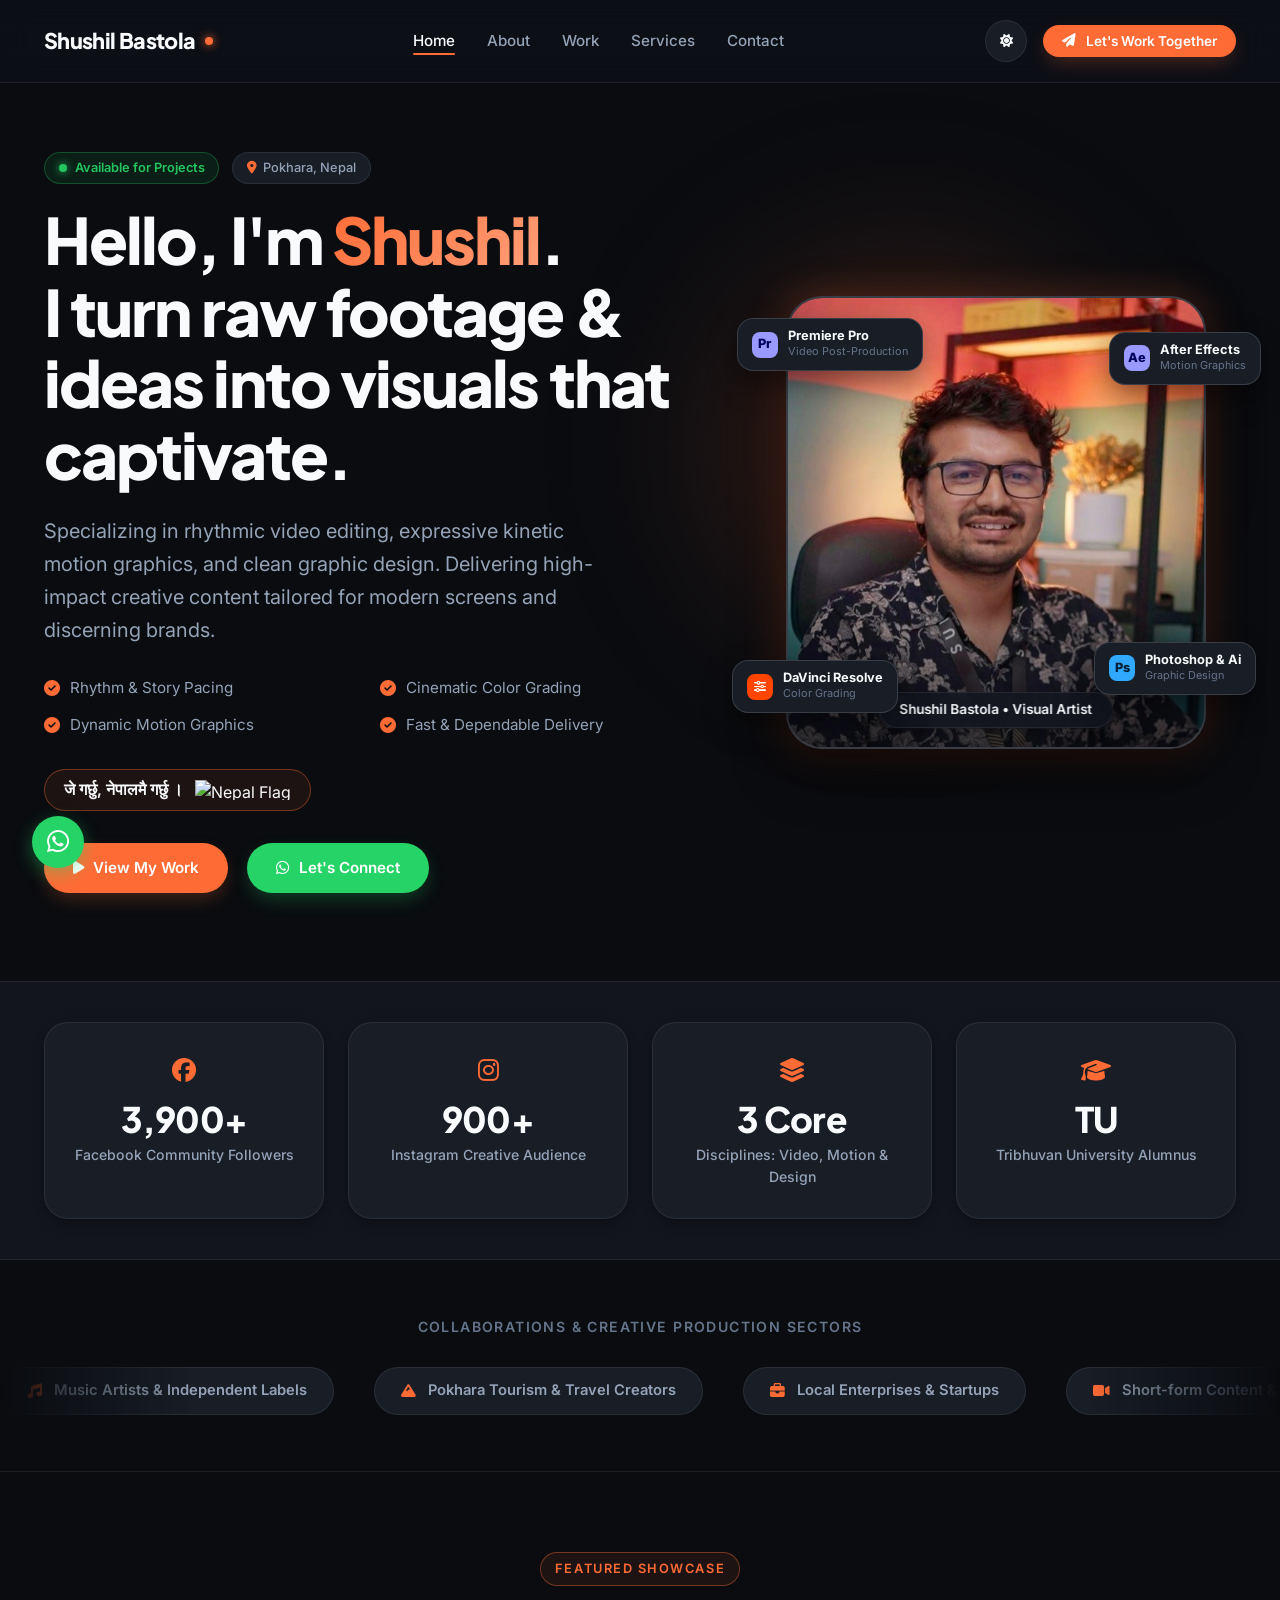
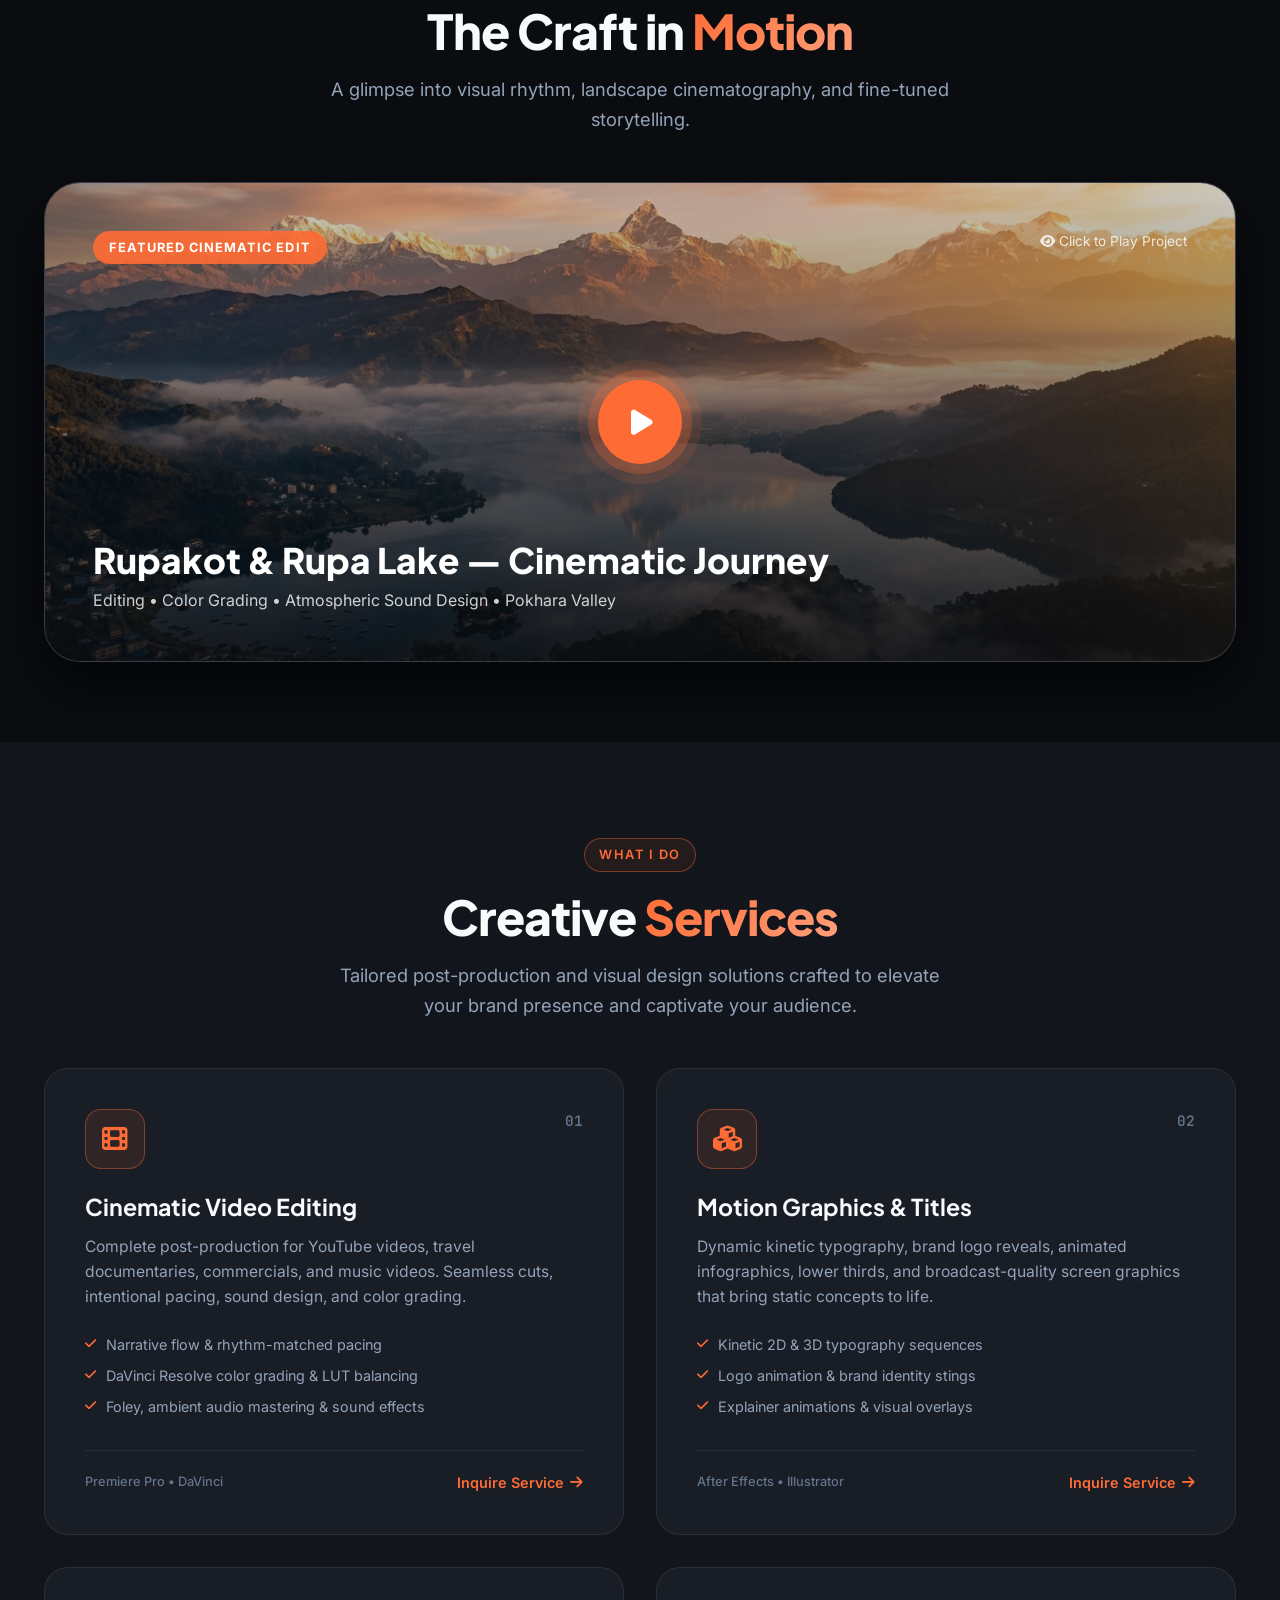
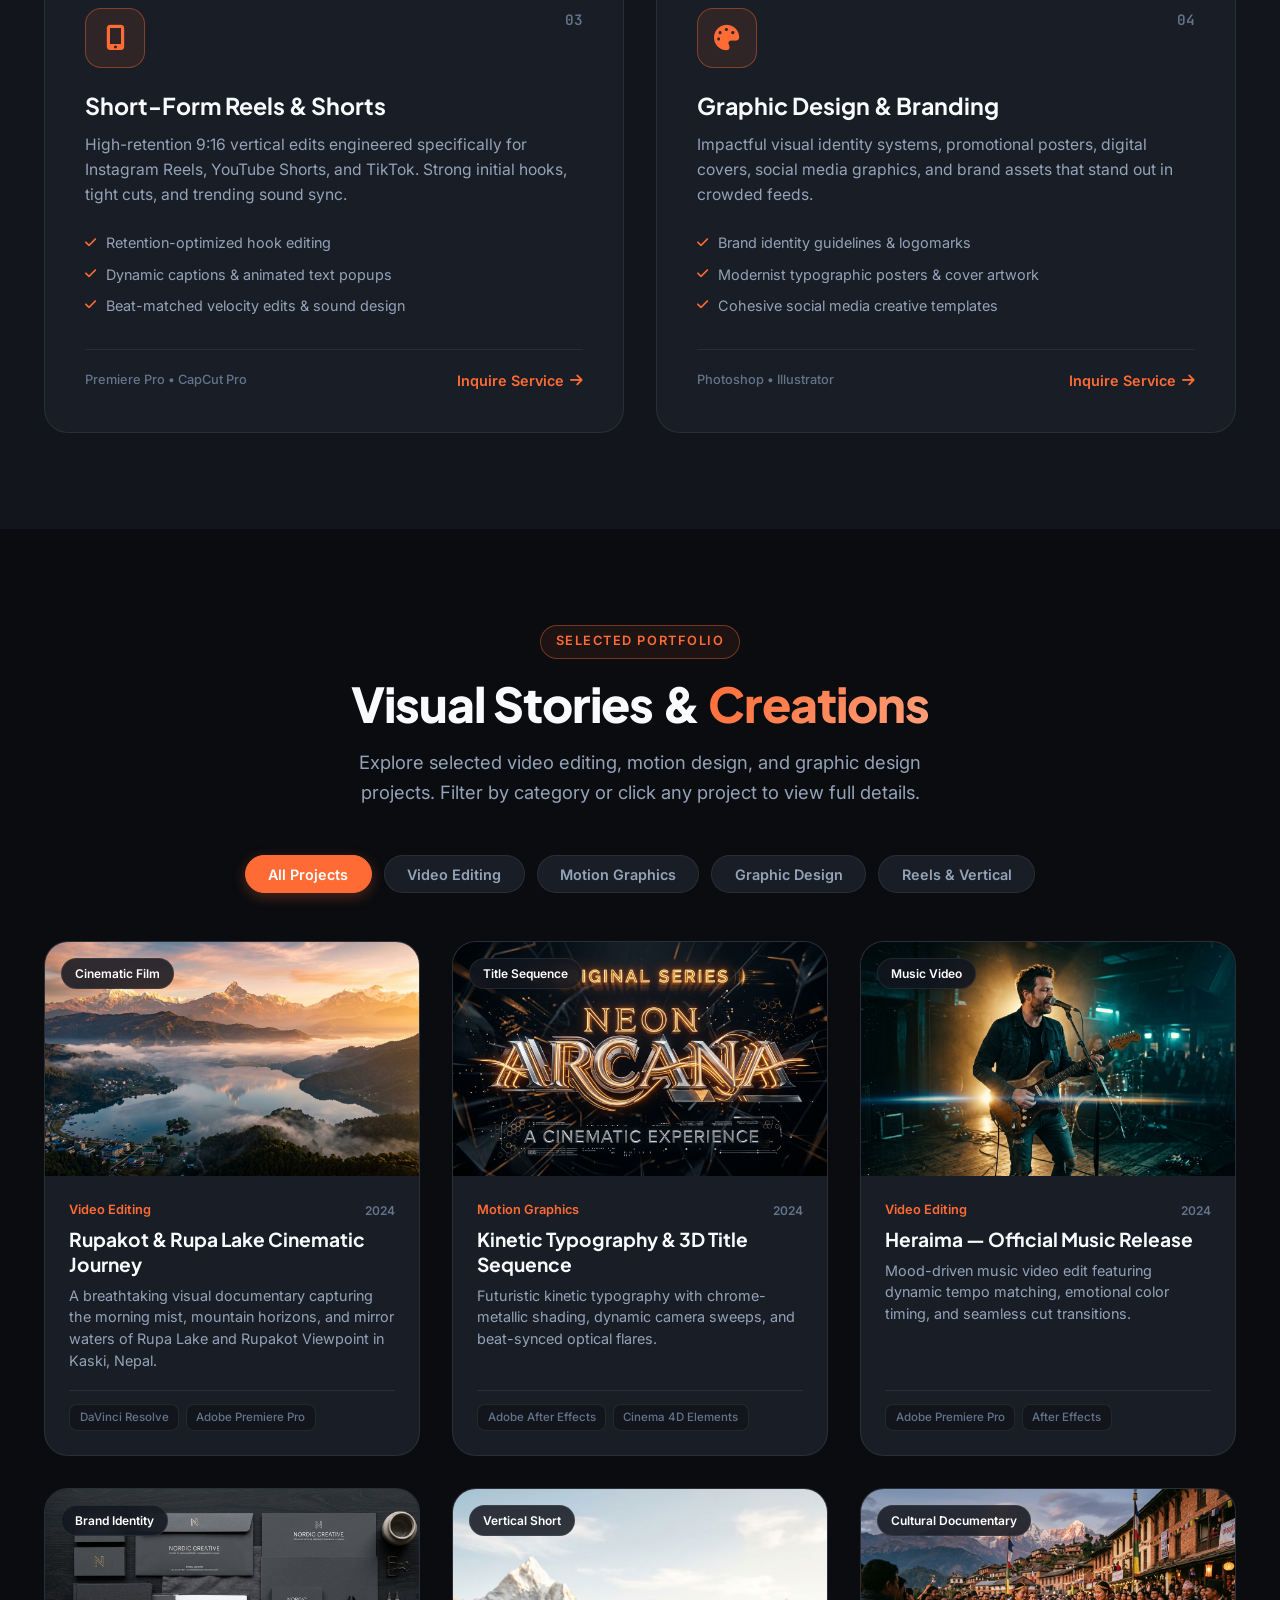
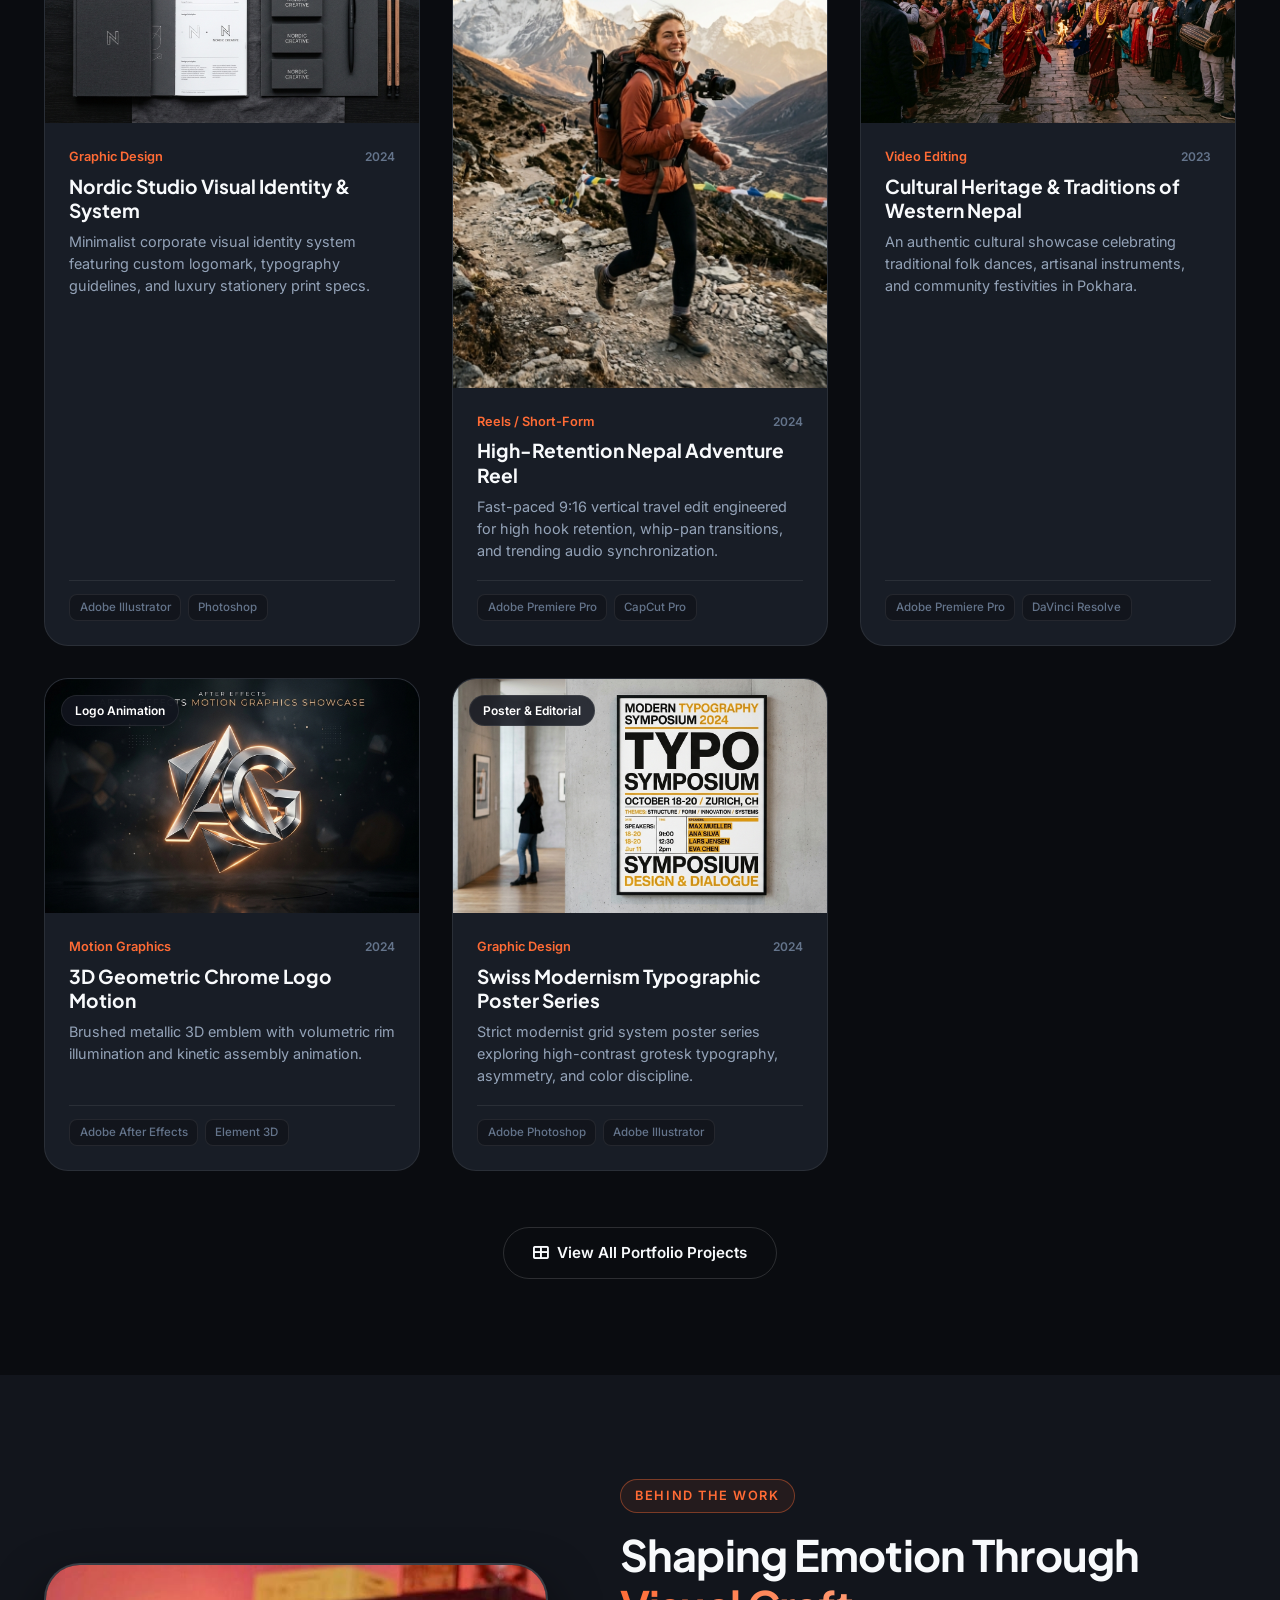
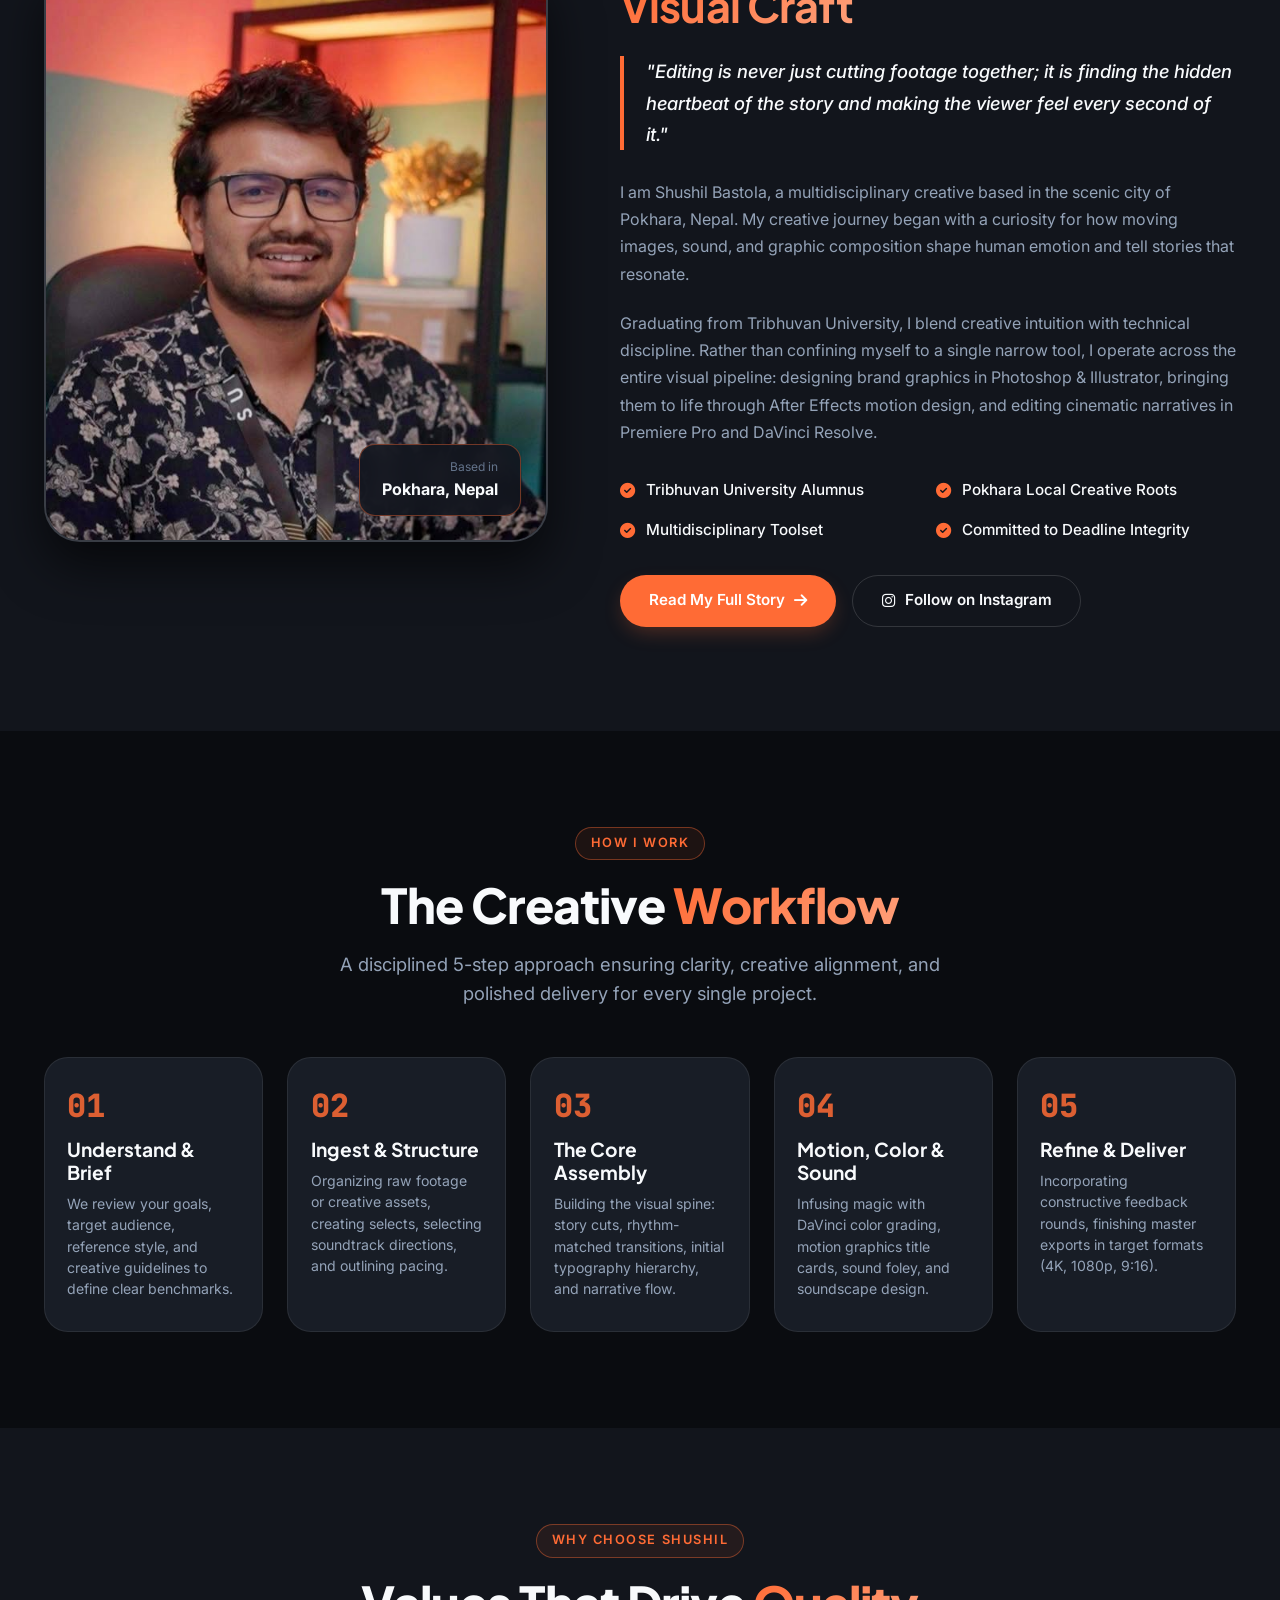
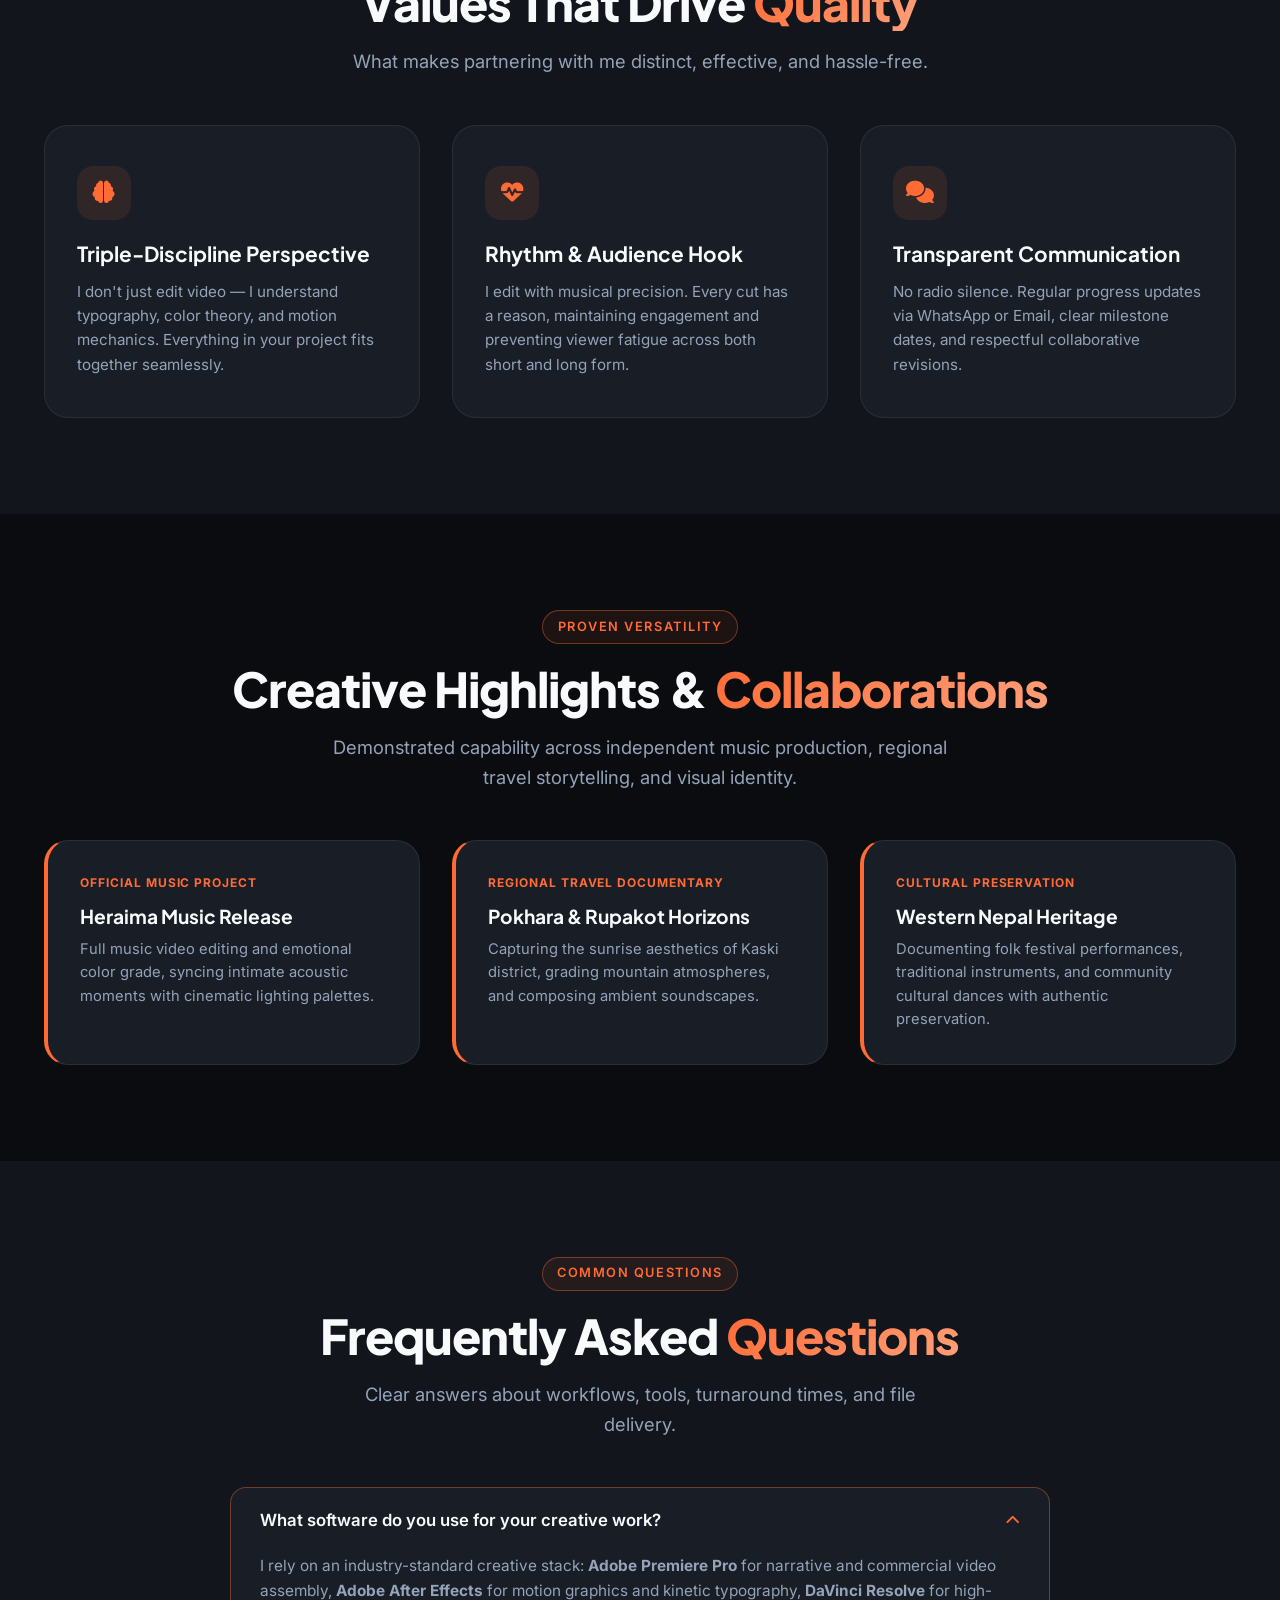
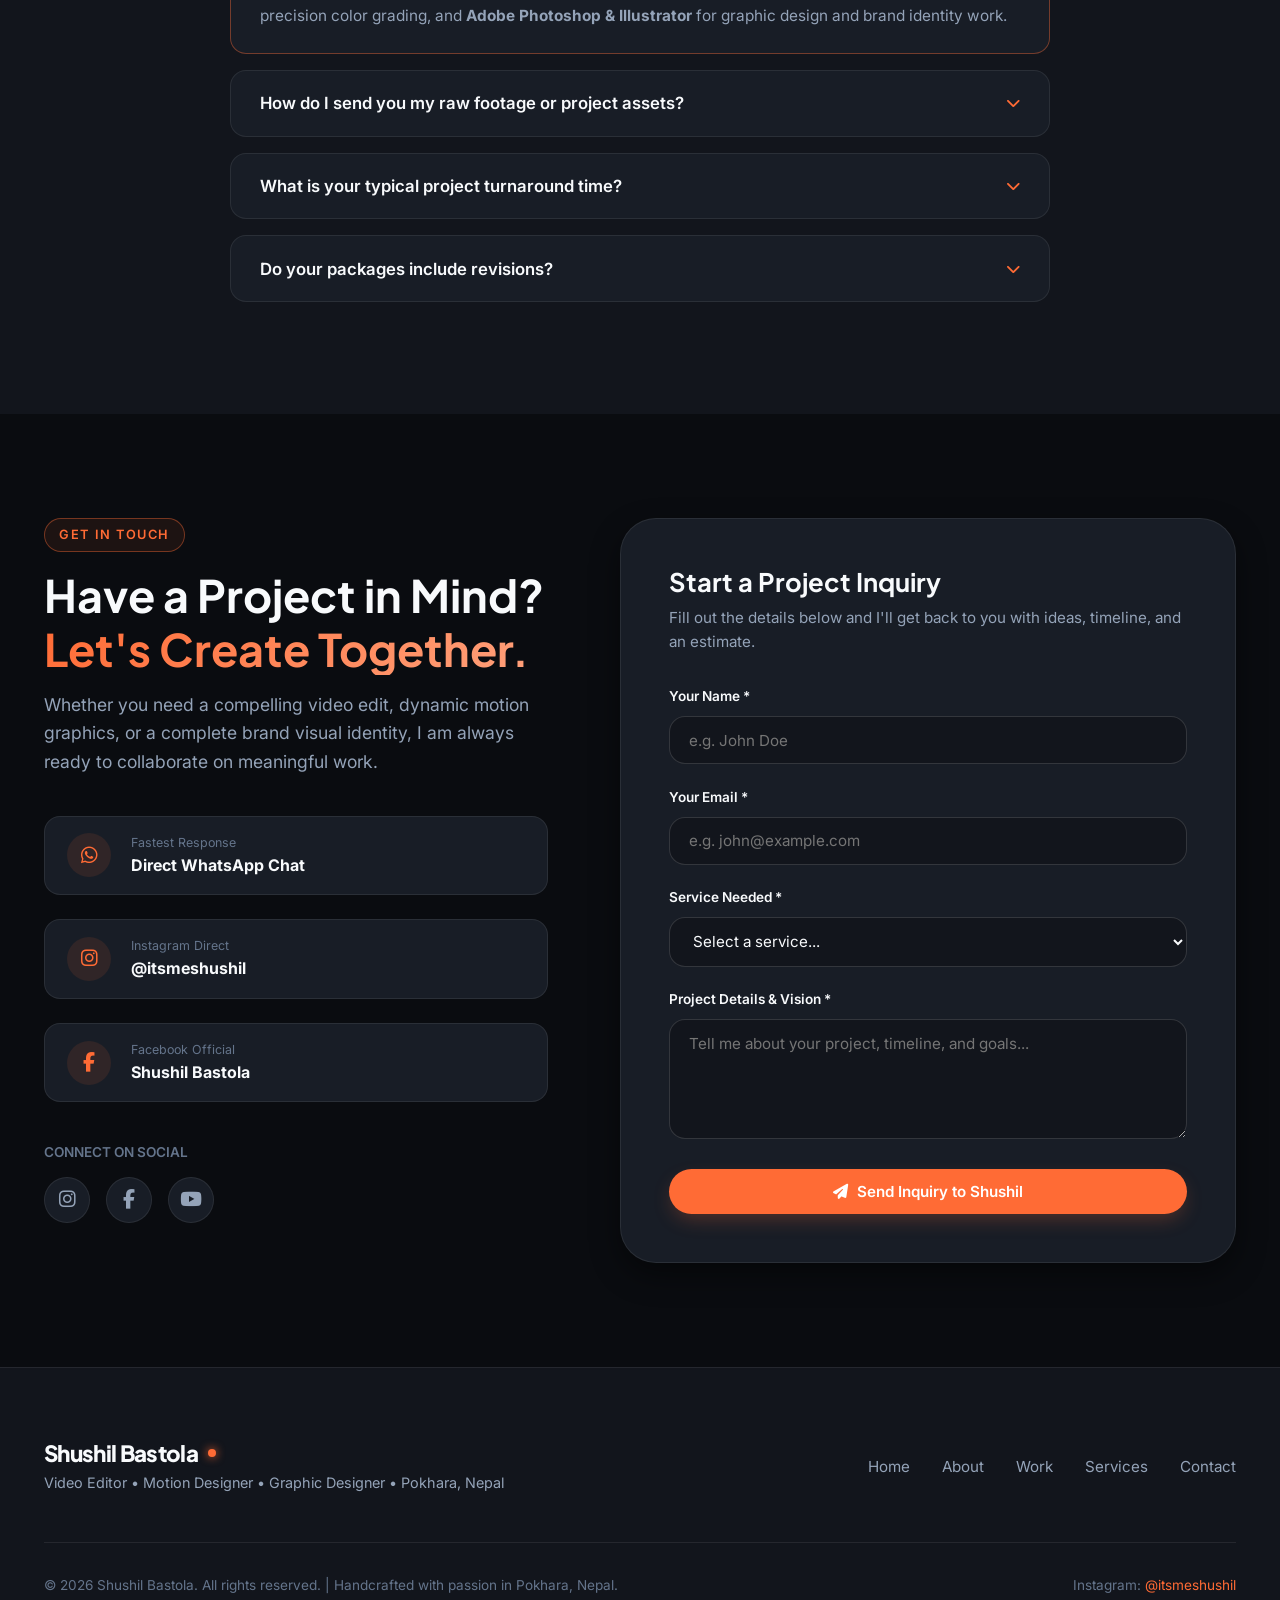
==== index.html @ b45f7468 "Add files via upload" ====
<!DOCTYPE html>
<html lang="en">
<head>
  <meta charset="UTF-8">
  <meta name="viewport" content="width=device-width, initial-scale=1.0">
  
  <title>Shushil Bastola | Video Editor, Motion Graphics & Graphic Designer</title>
  <meta name="description" content="Official portfolio of Shushil Bastola — Professional Video Editor, Motion Graphics Artist, and Graphic Designer based in Pokhara, Nepal. Visuals crafted with rhythm and intention.">
  <meta name="keywords" content="Shushil Bastola, itsmeshushil, Video Editor Pokhara, Motion Graphics Nepal, Graphic Designer Pokhara, Video Editing Nepal, Freelance Video Editor, Reels Editor">
  <meta name="author" content="Shushil Bastola">
  <meta name="robots" content="index, follow">

<!-- Search Engine Verification Placeholder -->
  <!-- Replace content with your Google Search Console verification code -->
	<meta name="google-site-verification" content="osciQegNAQBuEtO1pjsO329aaf_fcocKpjtHklkFjlA" />
  <!-- Canonical URL -->
   <link rel="canonical" href="https://shushilbastola.com.np/">
	
  <!-- Open Graph / Facebook -->
  <meta property="og:type" content="website">
  <meta property="og:url" content="https://itsmeshushil.com/">
  <meta property="og:title" content="Shushil Bastola | Video Editor & Visual Artist">
  <meta property="og:description" content="Professional portfolio of Shushil Bastola. Specializing in cinematic video editing, kinetic motion graphics, and clean graphic design in Pokhara, Nepal.">
  <meta property="og:image" content="assets/images/profile.jpg">

  <!-- Twitter -->
  <meta name="twitter:card" content="summary_large_image">
  <meta name="twitter:title" content="Shushil Bastola | Video Editor & Visual Artist">
  <meta name="twitter:description" content="Professional portfolio of Shushil Bastola — Video Editing, Motion Graphics, and Graphic Design.">
  <meta name="twitter:image" content="assets/images/profile.jpg">

  <!-- Google Fonts: Inter & Plus Jakarta Sans -->
  <link rel="preconnect" href="https://fonts.googleapis.com">
  <link rel="preconnect" href="https://fonts.gstatic.com" crossorigin>
  <link href="https://fonts.googleapis.com/css2?family=Inter:wght@300;400;500;600;700&family=Plus+Jakarta+Sans:wght@500;600;700;800&family=JetBrains+Mono:wght@400;600&display=swap" rel="stylesheet">

  <!-- Font Awesome 6 Icons -->
  <link rel="stylesheet" href="https://cdnjs.cloudflare.com/ajax/libs/font-awesome/6.5.1/css/all.min.css">

  <!-- Custom Stylesheet -->
  <link rel="stylesheet" href="css/style.css">

  <!-- Schema.org Structured Data -->
  <script type="application/ld+json">
  {
    "@context": "https://schema.org",
    "@type": "Person",
    "name": "Shushil Bastola",
    "alternateName": "itsmeshushil",
    "jobTitle": "Video Editor & Motion Designer",
    "address": {
      "@type": "PostalAddress",
      "addressLocality": "Pokhara",
      "addressRegion": "Gandaki Province",
      "addressCountry": "Nepal"
    },
    "alumniOf": "Tribhuvan University",
    "sameAs": [
      "https://www.instagram.com/itsmeshushil/",
      "https://www.facebook.com/profile.php?id=61584440631182",
      "https://www.youtube.com/@itsmeshushil"
    ],
    "knowsAbout": [
      "Video Editing",
      "Motion Graphics",
      "Graphic Design",
      "Color Grading",
      "Sound Design",
      "Adobe Premiere Pro",
      "Adobe After Effects",
      "DaVinci Resolve"
    ]
  }
  </script>
</head>
<body>

  <!-- ==========================================================================
       1. STICKY NAVIGATION
       ========================================================================== -->
  <nav class="navbar" id="navbar">
    <div class="container nav-container">
      <a href="index.html" class="nav-brand">
        <span>Shushil Bastola</span>
        <span class="brand-dot"></span>
      </a>

      <ul class="nav-links">
        <li><a href="index.html" class="nav-link active">Home</a></li>
        <li><a href="about.html" class="nav-link">About</a></li>
        <li><a href="portfolio.html" class="nav-link">Work</a></li>
        <li><a href="services.html" class="nav-link">Services</a></li>
        <li><a href="contact.html" class="nav-link">Contact</a></li>
      </ul>

      <div class="nav-actions">
        <button class="theme-toggle-btn" id="themeToggle" aria-label="Toggle dark mode">
          <i class="fas fa-sun"></i>
        </button>
        <button class="btn btn-primary btn-sm trigger-booking-modal">
          <i class="fas fa-paper-plane"></i> Let's Work Together
        </button>
        <button class="hamburger-btn" id="hamburgerBtn" aria-label="Toggle menu">
          <span></span>
          <span></span>
          <span></span>
        </button>
      </div>
    </div>
  </nav>

  <!-- Mobile Navigation Drawer -->
  <div class="mobile-drawer" id="mobileDrawer">
    <div>
      <div style="margin-bottom: 2rem; display: flex; align-items: center; justify-content: space-between;">
        <span class="nav-brand" style="font-size: 1.15rem;">
          Shushil Bastola <span class="brand-dot"></span>
        </span>
      </div>
      <ul class="mobile-nav-links">
        <li><a href="index.html" class="mobile-nav-link active"><span>Home</span> <i class="fas fa-chevron-right"></i></a></li>
        <li><a href="about.html" class="mobile-nav-link"><span>About</span> <i class="fas fa-chevron-right"></i></a></li>
        <li><a href="portfolio.html" class="mobile-nav-link"><span>Work / Portfolio</span> <i class="fas fa-chevron-right"></i></a></li>
        <li><a href="services.html" class="mobile-nav-link"><span>Services</span> <i class="fas fa-chevron-right"></i></a></li>
        <li><a href="contact.html" class="mobile-nav-link"><span>Contact</span> <i class="fas fa-chevron-right"></i></a></li>
      </ul>
    </div>
    <div class="mobile-drawer-footer">
      <button class="btn btn-primary trigger-booking-modal" style="width: 100%;">
        <i class="fas fa-calendar-check"></i> Start a Project
      </button>
      <div style="display: flex; justify-content: center; gap: 1rem; margin-top: 0.5rem;">
        <a href="https://www.instagram.com/itsmeshushil/" target="_blank" class="social-circle-link" aria-label="Instagram"><i class="fab fa-instagram"></i></a>
        <a href="https://www.facebook.com/profile.php?id=61584440631182" target="_blank" class="social-circle-link" aria-label="Facebook"><i class="fab fa-facebook-f"></i></a>
        <a href="https://www.youtube.com/@itsmeshushil" target="_blank" class="social-circle-link" aria-label="YouTube"><i class="fab fa-youtube"></i></a>
      </div>
    </div>
  </div>
  <div class="drawer-overlay" id="drawerOverlay"></div>

  <!-- ==========================================================================
       2. HERO SECTION
       ========================================================================== -->
  <section class="hero-section" id="hero">
    <div class="hero-glow"></div>
    <div class="container hero-grid">
      
      <div class="hero-content">
        <div class="hero-badge-row">
          <span class="status-pill">
            <span class="status-pulse"></span>
            Available for Projects
          </span>
          <span class="location-pill">
            <i class="fas fa-map-marker-alt" style="color: var(--accent-primary);"></i>
            Pokhara, Nepal
          </span>
        </div>

        <h1 class="hero-title">
          Hello, I'm <span class="gradient-text">Shushil</span>.<br>
          I turn raw footage & ideas into visuals that captivate.
        </h1>

        <p class="hero-subtitle">
          Specializing in rhythmic video editing, expressive kinetic motion graphics, and clean graphic design. Delivering high-impact creative content tailored for modern screens and discerning brands.
        </p>

        <div class="hero-points">
          <div class="hero-point-item"><i class="fas fa-check-circle"></i> Rhythm & Story Pacing</div>
          <div class="hero-point-item"><i class="fas fa-check-circle"></i> Cinematic Color Grading</div>
          <div class="hero-point-item"><i class="fas fa-check-circle"></i> Dynamic Motion Graphics</div>
          <div class="hero-point-item"><i class="fas fa-check-circle"></i> Fast & Dependable Delivery</div>
        </div>

        <div class="nepal-culture-badge">
          <b>जे गर्छु, नेपालमै गर्छु ।</b>
          <img src="https://upload.wikimedia.org/wikipedia/commons/thumb/9/9b/Flag_of_Nepal.svg/28px-Flag_of_Nepal.svg.png" alt="Nepal Flag">
        </div>

        <div class="hero-cta-group">
          <a href="#work" class="btn btn-primary">
            <i class="fas fa-play"></i> View My Work
          </a>
          <a href="https://wa.me/9779800000000?text=Hi%20Shushil%2C%20I%20saw%20your%20portfolio%20and%20would%20like%20to%20discuss%20a%20project!" target="_blank" class="btn btn-whatsapp">
            <i class="fab fa-whatsapp"></i> Let's Connect
          </a>
        </div>
      </div>

      <!-- Hero Visual: Portrait + Floating Badges -->
      <div class="hero-visual-wrapper">
        <div class="portrait-frame">
          <img src="assets/images/profile.jpg" alt="Shushil Bastola - Video Editor & Graphic Designer">
          <div class="portrait-caption-pill">
            <span>Shushil Bastola &bull; Visual Artist</span>
          </div>
        </div>

        <!-- Floating Software Badges -->
        <div class="floating-software-badge badge-top-left">
          <div class="badge-icon pr">Pr</div>
          <div class="badge-text">
            <span class="badge-name">Premiere Pro</span>
            <span class="badge-skill">Video Post-Production</span>
          </div>
        </div>

        <div class="floating-software-badge badge-top-right">
          <div class="badge-icon ae">Ae</div>
          <div class="badge-text">
            <span class="badge-name">After Effects</span>
            <span class="badge-skill">Motion Graphics</span>
          </div>
        </div>

        <div class="floating-software-badge badge-bottom-left">
          <div class="badge-icon dv"><i class="fas fa-sliders-h" style="font-size: 0.75rem;"></i></div>
          <div class="badge-text">
            <span class="badge-name">DaVinci Resolve</span>
            <span class="badge-skill">Color Grading</span>
          </div>
        </div>

        <div class="floating-software-badge badge-bottom-right">
          <div class="badge-icon ps">Ps</div>
          <div class="badge-text">
            <span class="badge-name">Photoshop & Ai</span>
            <span class="badge-skill">Graphic Design</span>
          </div>
        </div>
      </div>

    </div>
  </section>

  <!-- ==========================================================================
       3. TRUST / VERIFIED STATS SECTION
       ========================================================================== -->
  <section class="stats-bar-section fade-up" id="credibility">
    <div class="container stats-grid">
      <div class="stat-item-card">
        <div class="stat-icon"><i class="fab fa-facebook"></i></div>
        <div class="stat-value">3,900+</div>
        <div class="stat-label">Facebook Community Followers</div>
      </div>

      <div class="stat-item-card">
        <div class="stat-icon"><i class="fab fa-instagram"></i></div>
        <div class="stat-value">900+</div>
        <div class="stat-label">Instagram Creative Audience</div>
      </div>

      <div class="stat-item-card">
        <div class="stat-icon"><i class="fas fa-layer-group"></i></div>
        <div class="stat-value">3 Core</div>
        <div class="stat-label">Disciplines: Video, Motion & Design</div>
      </div>

      <div class="stat-item-card">
        <div class="stat-icon"><i class="fas fa-graduation-cap"></i></div>
        <div class="stat-value">TU</div>
        <div class="stat-label">Tribhuvan University Alumnus</div>
      </div>
    </div>
  </section>

  <!-- ==========================================================================
       4. CLIENTS & CREATIVE SECTORS MARQUEE
       ========================================================================== -->
  <section class="brands-section fade-up">
    <div class="brands-header">
      Collaborations & Creative Production Sectors
    </div>
    <div class="marquee-container">
      <div class="marquee-track">
        <div class="marquee-item"><i class="fas fa-music"></i> Music Artists & Independent Labels</div>
        <div class="marquee-item"><i class="fas fa-mountain"></i> Pokhara Tourism & Travel Creators</div>
        <div class="marquee-item"><i class="fas fa-briefcase"></i> Local Enterprises & Startups</div>
        <div class="marquee-item"><i class="fas fa-video"></i> Short-form Content & Reels Channels</div>
        <div class="marquee-item"><i class="fas fa-landmark"></i> Cultural Documentaries & Folk Media</div>
        <div class="marquee-item"><i class="fas fa-bullhorn"></i> Event Organizers & Promotional Media</div>
        <!-- Duplicated items for smooth infinite loop -->
        <div class="marquee-item"><i class="fas fa-music"></i> Music Artists & Independent Labels</div>
        <div class="marquee-item"><i class="fas fa-mountain"></i> Pokhara Tourism & Travel Creators</div>
        <div class="marquee-item"><i class="fas fa-briefcase"></i> Local Enterprises & Startups</div>
        <div class="marquee-item"><i class="fas fa-video"></i> Short-form Content & Reels Channels</div>
        <div class="marquee-item"><i class="fas fa-landmark"></i> Cultural Documentaries & Folk Media</div>
        <div class="marquee-item"><i class="fas fa-bullhorn"></i> Event Organizers & Promotional Media</div>
      </div>
    </div>
  </section>

  <!-- ==========================================================================
       8. DOMINANT FEATURED SHOWREEL / HERO PROJECT
       ========================================================================== -->
  <section class="showreel-section fade-up" id="showreel">
    <div class="container">
      <div class="text-center" style="margin-bottom: 2rem;">
        <span class="section-label">Featured Showcase</span>
        <h2 class="section-title">The Craft in <span class="gradient-text">Motion</span></h2>
        <p class="section-subtitle">A glimpse into visual rhythm, landscape cinematography, and fine-tuned storytelling.</p>
      </div>

      <div class="showreel-banner" onclick="openProjectModal(portfolioProjects[0])">
        <img src="assets/images/projects/rupakot.jpg" alt="Rupakot Cinematic Video Edit">
        <div class="showreel-overlay">
          <div class="showreel-top">
            <span class="showreel-badge">Featured Cinematic Edit</span>
            <span style="color: rgba(255,255,255,0.8); font-size: 0.85rem;"><i class="fas fa-eye"></i> Click to Play Project</span>
          </div>

          <div class="showreel-center">
            <div class="play-pulse-btn">
              <i class="fas fa-play"></i>
            </div>
          </div>

          <div class="showreel-bottom">
            <h3>Rupakot & Rupa Lake — Cinematic Journey</h3>
            <p>Editing &bull; Color Grading &bull; Atmospheric Sound Design &bull; Pokhara Valley</p>
          </div>
        </div>
      </div>
    </div>
  </section>

  <!-- ==========================================================================
       6. SERVICES SECTION
       ========================================================================== -->
  <section class="section section-alt fade-up" id="services">
    <div class="container">
      <div class="text-center">
        <span class="section-label">What I Do</span>
        <h2 class="section-title">Creative <span class="gradient-text">Services</span></h2>
        <p class="section-subtitle">
          Tailored post-production and visual design solutions crafted to elevate your brand presence and captivate your audience.
        </p>
      </div>

      <div class="services-grid">
        <!-- Service 1 -->
        <div class="service-card">
          <div>
            <div class="service-card-header">
              <div class="service-icon-box"><i class="fas fa-film"></i></div>
              <span class="service-num">01</span>
            </div>
            <h3>Cinematic Video Editing</h3>
            <p>
              Complete post-production for YouTube videos, travel documentaries, commercials, and music videos. Seamless cuts, intentional pacing, sound design, and color grading.
            </p>
            <ul class="service-deliverables">
              <li><i class="fas fa-check"></i> Narrative flow & rhythm-matched pacing</li>
              <li><i class="fas fa-check"></i> DaVinci Resolve color grading & LUT balancing</li>
              <li><i class="fas fa-check"></i> Foley, ambient audio mastering & sound effects</li>
            </ul>
          </div>
          <div class="service-card-footer">
            <span class="service-tools">Premiere Pro &bull; DaVinci</span>
            <a href="#" class="service-action-link trigger-booking-modal" data-service="Cinematic Video Editing">
              Inquire Service <i class="fas fa-arrow-right"></i>
            </a>
          </div>
        </div>

        <!-- Service 2 -->
        <div class="service-card">
          <div>
            <div class="service-card-header">
              <div class="service-icon-box"><i class="fas fa-cubes"></i></div>
              <span class="service-num">02</span>
            </div>
            <h3>Motion Graphics & Titles</h3>
            <p>
              Dynamic kinetic typography, brand logo reveals, animated infographics, lower thirds, and broadcast-quality screen graphics that bring static concepts to life.
            </p>
            <ul class="service-deliverables">
              <li><i class="fas fa-check"></i> Kinetic 2D & 3D typography sequences</li>
              <li><i class="fas fa-check"></i> Logo animation & brand identity stings</li>
              <li><i class="fas fa-check"></i> Explainer animations & visual overlays</li>
            </ul>
          </div>
          <div class="service-card-footer">
            <span class="service-tools">After Effects &bull; Illustrator</span>
            <a href="#" class="service-action-link trigger-booking-modal" data-service="Motion Graphics & Titles">
              Inquire Service <i class="fas fa-arrow-right"></i>
            </a>
          </div>
        </div>

        <!-- Service 3 -->
        <div class="service-card">
          <div>
            <div class="service-card-header">
              <div class="service-icon-box"><i class="fas fa-mobile-alt"></i></div>
              <span class="service-num">03</span>
            </div>
            <h3>Short-Form Reels & Shorts</h3>
            <p>
              High-retention 9:16 vertical edits engineered specifically for Instagram Reels, YouTube Shorts, and TikTok. Strong initial hooks, tight cuts, and trending sound sync.
            </p>
            <ul class="service-deliverables">
              <li><i class="fas fa-check"></i> Retention-optimized hook editing</li>
              <li><i class="fas fa-check"></i> Dynamic captions & animated text popups</li>
              <li><i class="fas fa-check"></i> Beat-matched velocity edits & sound design</li>
            </ul>
          </div>
          <div class="service-card-footer">
            <span class="service-tools">Premiere Pro &bull; CapCut Pro</span>
            <a href="#" class="service-action-link trigger-booking-modal" data-service="Short-Form Reels & Shorts">
              Inquire Service <i class="fas fa-arrow-right"></i>
            </a>
          </div>
        </div>

        <!-- Service 4 -->
        <div class="service-card">
          <div>
            <div class="service-card-header">
              <div class="service-icon-box"><i class="fas fa-palette"></i></div>
              <span class="service-num">04</span>
            </div>
            <h3>Graphic Design & Branding</h3>
            <p>
              Impactful visual identity systems, promotional posters, digital covers, social media graphics, and brand assets that stand out in crowded feeds.
            </p>
            <ul class="service-deliverables">
              <li><i class="fas fa-check"></i> Brand identity guidelines & logomarks</li>
              <li><i class="fas fa-check"></i> Modernist typographic posters & cover artwork</li>
              <li><i class="fas fa-check"></i> Cohesive social media creative templates</li>
            </ul>
          </div>
          <div class="service-card-footer">
            <span class="service-tools">Photoshop &bull; Illustrator</span>
            <a href="#" class="service-action-link trigger-booking-modal" data-service="Graphic Design & Branding">
              Inquire Service <i class="fas fa-arrow-right"></i>
            </a>
          </div>
        </div>
      </div>
    </div>
  </section>

  <!-- ==========================================================================
       7. FEATURED WORK / PORTFOLIO SECTION
       ========================================================================== -->
  <section class="section fade-up" id="work">
    <div class="container">
      <div class="text-center">
        <span class="section-label">Selected Portfolio</span>
        <h2 class="section-title">Visual Stories & <span class="gradient-text">Creations</span></h2>
        <p class="section-subtitle">
          Explore selected video editing, motion design, and graphic design projects. Filter by category or click any project to view full details.
        </p>
      </div>

      <!-- Category Filter Tabs -->
      <div class="portfolio-filter-row">
        <button class="filter-btn active" data-filter="all">All Projects</button>
        <button class="filter-btn" data-filter="video">Video Editing</button>
        <button class="filter-btn" data-filter="motion">Motion Graphics</button>
        <button class="filter-btn" data-filter="graphic">Graphic Design</button>
        <button class="filter-btn" data-filter="reels">Reels & Vertical</button>
      </div>

      <!-- Dynamic Portfolio Grid -->
      <div class="portfolio-grid" id="portfolioGrid">
        <!-- Rendered dynamically by js/main.js using js/portfolio-data.js -->
      </div>

      <div class="text-center" style="margin-top: 3.5rem;">
        <a href="portfolio.html" class="btn btn-outline">
          <i class="fas fa-th-large"></i> View All Portfolio Projects
        </a>
      </div>
    </div>
  </section>

  <!-- ==========================================================================
       5 & 13. ABOUT ME & BEHIND THE WORK
       ========================================================================== -->
  <section class="about-section section-alt fade-up" id="about">
    <div class="container about-grid">
      
      <div class="about-photo-card">
        <img src="assets/images/profile.jpg" alt="Shushil Bastola in studio">
        <div class="about-photo-badge">
          <span>Based in</span>
          <strong>Pokhara, Nepal</strong>
        </div>
      </div>

      <div class="about-content">
        <span class="section-label">Behind The Work</span>
        <h2>Shaping Emotion Through <span class="gradient-text">Visual Craft</span></h2>
        
        <p class="about-quote">
          "Editing is never just cutting footage together; it is finding the hidden heartbeat of the story and making the viewer feel every second of it."
        </p>

        <p class="about-paragraph">
          I am Shushil Bastola, a multidisciplinary creative based in the scenic city of Pokhara, Nepal. My creative journey began with a curiosity for how moving images, sound, and graphic composition shape human emotion and tell stories that resonate.
        </p>

        <p class="about-paragraph">
          Graduating from Tribhuvan University, I blend creative intuition with technical discipline. Rather than confining myself to a single narrow tool, I operate across the entire visual pipeline: designing brand graphics in Photoshop & Illustrator, bringing them to life through After Effects motion design, and editing cinematic narratives in Premiere Pro and DaVinci Resolve.
        </p>

        <div class="about-credentials-list">
          <div class="cred-item"><i class="fas fa-check-circle"></i> Tribhuvan University Alumnus</div>
          <div class="cred-item"><i class="fas fa-check-circle"></i> Pokhara Local Creative Roots</div>
          <div class="cred-item"><i class="fas fa-check-circle"></i> Multidisciplinary Toolset</div>
          <div class="cred-item"><i class="fas fa-check-circle"></i> Committed to Deadline Integrity</div>
        </div>

        <div style="display: flex; gap: 1rem; flex-wrap: wrap;">
          <a href="about.html" class="btn btn-primary">
            Read My Full Story <i class="fas fa-arrow-right"></i>
          </a>
          <a href="https://www.instagram.com/itsmeshushil/" target="_blank" class="btn btn-outline">
            <i class="fab fa-instagram"></i> Follow on Instagram
          </a>
        </div>
      </div>

    </div>
  </section>

  <!-- ==========================================================================
       10. CREATIVE PROCESS
       ========================================================================== -->
  <section class="section fade-up" id="process">
    <div class="container">
      <div class="text-center">
        <span class="section-label">How I Work</span>
        <h2 class="section-title">The Creative <span class="gradient-text">Workflow</span></h2>
        <p class="section-subtitle">
          A disciplined 5-step approach ensuring clarity, creative alignment, and polished delivery for every single project.
        </p>
      </div>

      <div class="process-grid">
        <div class="process-step-card">
          <span class="process-step-number">01</span>
          <h3>Understand & Brief</h3>
          <p>We review your goals, target audience, reference style, and creative guidelines to define clear benchmarks.</p>
        </div>

        <div class="process-step-card">
          <span class="process-step-number">02</span>
          <h3>Ingest & Structure</h3>
          <p>Organizing raw footage or creative assets, creating selects, selecting soundtrack directions, and outlining pacing.</p>
        </div>

        <div class="process-step-card">
          <span class="process-step-number">03</span>
          <h3>The Core Assembly</h3>
          <p>Building the visual spine: story cuts, rhythm-matched transitions, initial typography hierarchy, and narrative flow.</p>
        </div>

        <div class="process-step-card">
          <span class="process-step-number">04</span>
          <h3>Motion, Color & Sound</h3>
          <p>Infusing magic with DaVinci color grading, motion graphics title cards, sound foley, and soundscape design.</p>
        </div>

        <div class="process-step-card">
          <span class="process-step-number">05</span>
          <h3>Refine & Deliver</h3>
          <p>Incorporating constructive feedback rounds, finishing master exports in target formats (4K, 1080p, 9:16).</p>
        </div>
      </div>
    </div>
  </section>

  <!-- ==========================================================================
       11. WHY WORK WITH ME
       ========================================================================== -->
  <section class="section section-alt fade-up" id="why-me">
    <div class="container">
      <div class="text-center">
        <span class="section-label">Why Choose Shushil</span>
        <h2 class="section-title">Values That Drive <span class="gradient-text">Quality</span></h2>
        <p class="section-subtitle">
          What makes partnering with me distinct, effective, and hassle-free.
        </p>
      </div>

      <div class="why-grid">
        <div class="why-card">
          <div class="why-icon"><i class="fas fa-brain"></i></div>
          <h3>Triple-Discipline Perspective</h3>
          <p>I don't just edit video — I understand typography, color theory, and motion mechanics. Everything in your project fits together seamlessly.</p>
        </div>

        <div class="why-card">
          <div class="why-icon"><i class="fas fa-heartbeat"></i></div>
          <h3>Rhythm & Audience Hook</h3>
          <p>I edit with musical precision. Every cut has a reason, maintaining engagement and preventing viewer fatigue across both short and long form.</p>
        </div>

        <div class="why-card">
          <div class="why-icon"><i class="fas fa-comments"></i></div>
          <h3>Transparent Communication</h3>
          <p>No radio silence. Regular progress updates via WhatsApp or Email, clear milestone dates, and respectful collaborative revisions.</p>
        </div>
      </div>
    </div>
  </section>

  <!-- ==========================================================================
       12. SELECTED COLLABORATIONS & CREATIVE HIGHLIGHTS
       ========================================================================== -->
  <section class="section fade-up" id="collaborations">
    <div class="container">
      <div class="text-center">
        <span class="section-label">Proven Versatility</span>
        <h2 class="section-title">Creative Highlights & <span class="gradient-text">Collaborations</span></h2>
        <p class="section-subtitle">
          Demonstrated capability across independent music production, regional travel storytelling, and visual identity.
        </p>
      </div>

      <div class="collab-grid">
        <div class="collab-card">
          <div class="collab-badge">Official Music Project</div>
          <h4>Heraima Music Release</h4>
          <p>Full music video editing and emotional color grade, syncing intimate acoustic moments with cinematic lighting palettes.</p>
        </div>

        <div class="collab-card">
          <div class="collab-badge">Regional Travel Documentary</div>
          <h4>Pokhara & Rupakot Horizons</h4>
          <p>Capturing the sunrise aesthetics of Kaski district, grading mountain atmospheres, and composing ambient soundscapes.</p>
        </div>

        <div class="collab-card">
          <div class="collab-badge">Cultural Preservation</div>
          <h4>Western Nepal Heritage</h4>
          <p>Documenting folk festival performances, traditional instruments, and community cultural dances with authentic preservation.</p>
        </div>
      </div>
    </div>
  </section>

  <!-- ==========================================================================
       FAQ SECTION
       ========================================================================== -->
  <section class="section section-alt fade-up" id="faq">
    <div class="container">
      <div class="text-center">
        <span class="section-label">Common Questions</span>
        <h2 class="section-title">Frequently Asked <span class="gradient-text">Questions</span></h2>
        <p class="section-subtitle">
          Clear answers about workflows, tools, turnaround times, and file delivery.
        </p>
      </div>

      <div class="faq-container">
        <div class="faq-item active">
          <button class="faq-header">
            <span>What software do you use for your creative work?</span>
            <i class="fas fa-chevron-down faq-icon"></i>
          </button>
          <div class="faq-body">
            I rely on an industry-standard creative stack: <strong>Adobe Premiere Pro</strong> for narrative and commercial video assembly, <strong>Adobe After Effects</strong> for motion graphics and kinetic typography, <strong>DaVinci Resolve</strong> for high-precision color grading, and <strong>Adobe Photoshop & Illustrator</strong> for graphic design and brand identity work.
          </div>
        </div>

        <div class="faq-item">
          <button class="faq-header">
            <span>How do I send you my raw footage or project assets?</span>
            <i class="fas fa-chevron-down faq-icon"></i>
          </button>
          <div class="faq-body">
            You can upload your files via <strong>Google Drive</strong>, <strong>Dropbox</strong>, <strong>WeTransfer</strong>, or any cloud link of your choice. I download the assets, organize the folder structure, and back them up securely throughout the editing cycle.
          </div>
        </div>

        <div class="faq-item">
          <button class="faq-header">
            <span>What is your typical project turnaround time?</span>
            <i class="fas fa-chevron-down faq-icon"></i>
          </button>
          <div class="faq-body">
            Turnaround depends on project scope. A short-form Reel or TikTok edit typically takes <strong>24 to 48 hours</strong>. Commercial promos, music videos, or detailed documentary edits usually take <strong>3 to 5 business days</strong> for the initial draft. Deadlines are always locked and respected upfront.
          </div>
        </div>

        <div class="faq-item">
          <button class="faq-header">
            <span>Do your packages include revisions?</span>
            <i class="fas fa-chevron-down faq-icon"></i>
          </button>
          <div class="faq-body">
            Yes! Every project includes collaborative revision rounds to fine-tune pacing, music balance, color adjustments, and typography so the final master perfectly aligns with your creative vision.
          </div>
        </div>
      </div>
    </div>
  </section>

  <!-- ==========================================================================
       14. CONTACT / CTA SECTION
       ========================================================================== -->
  <section class="contact-section fade-up" id="contact">
    <div class="container contact-grid">
      
      <div class="contact-info-panel">
        <span class="section-label">Get In Touch</span>
        <h2>Have a Project in Mind?<br><span class="gradient-text">Let's Create Together.</span></h2>
        <p class="contact-lead">
          Whether you need a compelling video edit, dynamic motion graphics, or a complete brand visual identity, I am always ready to collaborate on meaningful work.
        </p>

        <div class="contact-methods">
          <a href="https://wa.me/9779800000000?text=Hi%20Shushil%2C%20I%20have%20a%20project%20inquiry!" target="_blank" class="contact-method-item">
            <div class="method-icon"><i class="fab fa-whatsapp"></i></div>
            <div class="method-details">
              <span>Fastest Response</span>
              <strong>Direct WhatsApp Chat</strong>
            </div>
          </a>

          <a href="https://www.instagram.com/itsmeshushil/" target="_blank" class="contact-method-item">
            <div class="method-icon"><i class="fab fa-instagram"></i></div>
            <div class="method-details">
              <span>Instagram Direct</span>
              <strong>@itsmeshushil</strong>
            </div>
          </a>

          <a href="https://www.facebook.com/profile.php?id=61584440631182" target="_blank" class="contact-method-item">
            <div class="method-icon"><i class="fab fa-facebook-f"></i></div>
            <div class="method-details">
              <span>Facebook Official</span>
              <strong>Shushil Bastola</strong>
            </div>
          </a>
        </div>

        <div>
          <span style="display: block; font-size: 0.85rem; color: var(--text-muted); margin-bottom: 0.8rem; font-weight: 600;">CONNECT ON SOCIAL</span>
          <div class="social-links-row">
            <a href="https://www.instagram.com/itsmeshushil/" target="_blank" class="social-circle-link" aria-label="Instagram"><i class="fab fa-instagram"></i></a>
            <a href="https://www.facebook.com/profile.php?id=61584440631182" target="_blank" class="social-circle-link" aria-label="Facebook"><i class="fab fa-facebook-f"></i></a>
            <a href="https://www.youtube.com/@itsmeshushil" target="_blank" class="social-circle-link" aria-label="YouTube"><i class="fab fa-youtube"></i></a>
          </div>
        </div>
      </div>

      <div class="contact-form-panel">
        <h3>Start a Project Inquiry</h3>
        <p>Fill out the details below and I'll get back to you with ideas, timeline, and an estimate.</p>
        
        <form id="contactForm">
          <div class="form-group">
            <label for="cName">Your Name *</label>
            <input type="text" id="cName" name="fullname" class="form-control" placeholder="e.g. John Doe" required>
          </div>

          <div class="form-group">
            <label for="cEmail">Your Email *</label>
            <input type="email" id="cEmail" name="email" class="form-control" placeholder="e.g. john@example.com" required>
          </div>

          <div class="form-group">
            <label for="cService">Service Needed *</label>
            <select id="cService" name="service" class="form-control" required>
              <option value="">Select a service...</option>
              <option value="Cinematic Video Editing">Cinematic Video Editing</option>
              <option value="Motion Graphics & Titles">Motion Graphics & Titles</option>
              <option value="Short-Form Reels & Shorts">Short-Form Reels & Shorts</option>
              <option value="Graphic Design & Branding">Graphic Design & Branding</option>
              <option value="Other Project Inquiry">Other / Custom Collaboration</option>
            </select>
          </div>

          <div class="form-group">
            <label for="cMessage">Project Details & Vision *</label>
            <textarea id="cMessage" name="message" class="form-control" placeholder="Tell me about your project, timeline, and goals..." required></textarea>
          </div>

          <button type="submit" class="btn btn-primary" style="width: 100%;">
            <i class="fas fa-paper-plane"></i> Send Inquiry to Shushil
          </button>
        </form>
      </div>

    </div>
  </section>

  <!-- ==========================================================================
       15. FOOTER
       ========================================================================== -->
  <footer class="footer">
    <div class="container">
      <div class="footer-top">
        <div class="footer-brand">
          <h3 class="nav-brand">Shushil Bastola <span class="brand-dot"></span></h3>
          <p>Video Editor &bull; Motion Designer &bull; Graphic Designer &bull; Pokhara, Nepal</p>
        </div>

        <ul class="footer-nav">
          <li><a href="index.html">Home</a></li>
          <li><a href="about.html">About</a></li>
          <li><a href="portfolio.html">Work</a></li>
          <li><a href="services.html">Services</a></li>
          <li><a href="contact.html">Contact</a></li>
        </ul>
      </div>

      <div class="footer-bottom">
        <div>
          &copy; 2026 Shushil Bastola. All rights reserved. | Handcrafted with passion in Pokhara, Nepal.
        </div>
        <div>
          Instagram: <a href="https://www.instagram.com/itsmeshushil/" target="_blank" style="color: var(--accent-primary);">@itsmeshushil</a>
        </div>
      </div>
    </div>
  </footer>

  <!-- Floating Quick Buttons -->
  <a href="https://wa.me/9779800000000?text=Hi%20Shushil%2C%20I%20am%20interested%20in%20collaborating%20on%20a%20project!" class="floating-whatsapp-btn" target="_blank" aria-label="Chat on WhatsApp">
    <i class="fab fa-whatsapp"></i>
  </a>

  <button class="back-to-top-btn" aria-label="Back to top">
    <i class="fas fa-chevron-up"></i>
  </button>

  <!-- ==========================================================================
       MODALS: PROJECT PREVIEW LIGHTBOX & BOOKING MODAL
       ========================================================================== -->
  <!-- Project Lightbox Modal -->
  <div class="modal-backdrop" id="projectModal">
    <div class="modal-card modal-lg">
      <button class="modal-close-btn" aria-label="Close modal">&times;</button>
      
      <div id="projectModalMedia"></div>
      
      <h2 id="projectModalTitle" style="font-size: 1.8rem; margin-bottom: 0.5rem;"></h2>
      
      <div id="projectModalMeta" style="color: var(--text-muted); font-size: 0.85rem; margin-bottom: 1.2rem; display: flex; flex-wrap: wrap; gap: 0.8rem;"></div>
      
      <p id="projectModalDesc" style="color: var(--text-secondary); line-height: 1.7; margin-bottom: 1.5rem;"></p>
      
      <div style="margin-bottom: 1.5rem;">
        <span style="font-size: 0.8rem; font-weight: 600; color: var(--text-primary); text-transform: uppercase; letter-spacing: 0.05em; display: block; margin-bottom: 0.5rem;">Tools & Software Used:</span>
        <div id="projectModalTools" style="display: flex; gap: 0.5rem; flex-wrap: wrap;"></div>
      </div>

      <div style="display: flex; gap: 1rem; flex-wrap: wrap; border-top: 1px solid var(--border-subtle); padding-top: 1.5rem;">
        <button class="btn btn-primary btn-sm trigger-booking-modal" data-service="Video Editing">
          <i class="fas fa-paper-plane"></i> Inquire Similar Project
        </button>
        <a href="https://www.instagram.com/itsmeshushil/" target="_blank" class="btn btn-outline btn-sm">
          <i class="fab fa-instagram"></i> View on Instagram
        </a>
      </div>
    </div>
  </div>

  <!-- Booking Modal -->
  <div class="modal-backdrop" id="bookingModal">
    <div class="modal-card">
      <button class="modal-close-btn" aria-label="Close modal">&times;</button>
      <h2 style="font-size: 1.8rem; margin-bottom: 0.4rem;">Let's Work Together</h2>
      <p style="color: var(--text-secondary); font-size: 0.95rem; margin-bottom: 1.8rem;">
        Provide a few details about your project and timeline to get started.
      </p>

      <form id="bookingForm">
        <div class="form-group">
          <label>Your Name *</label>
          <input type="text" name="fullname" class="form-control" placeholder="Full name" required>
        </div>

        <div class="form-group">
          <label>Email Address *</label>
          <input type="email" name="email" class="form-control" placeholder="you@domain.com" required>
        </div>

        <div class="form-group">
          <label>Select Service *</label>
          <select name="service" class="form-control" required>
            <option value="">Choose service...</option>
            <option value="Cinematic Video Editing">Cinematic Video Editing</option>
            <option value="Motion Graphics & Titles">Motion Graphics & Titles</option>
            <option value="Short-Form Reels & Shorts">Short-Form Reels & Shorts</option>
            <option value="Graphic Design & Branding">Graphic Design & Branding</option>
            <option value="Other Project Inquiry">Custom Collaboration</option>
          </select>
        </div>

        <div class="form-group">
          <label>Project Details / Links *</label>
          <textarea name="details" class="form-control" placeholder="Describe footage length, style, timeline, or reference links..." required></textarea>
        </div>

        <button type="submit" class="btn btn-primary" style="width: 100%;">
          <i class="fas fa-check-circle"></i> Submit Booking Inquiry
        </button>
      </form>
    </div>
  </div>

  <!-- Scripts -->
  <script src="js/portfolio-data.js"></script>
  <script src="js/main.js"></script>
</body>
</html>
---- css/style.css ----
/* ==========================================================================
   Shushil Bastola - Personal Portfolio Design System
   Visual Artist: Graphic Design | Video Editing | Motion Graphics
   Pokhara, Nepal • @itsmeshushil
   ========================================================================== */

/* ---------- Root CSS Variables ---------- */
:root {
  /* Color Palette - Dark Mode (Default Cinematic) */
  --bg-primary: #0a0c10;
  --bg-secondary: #12151c;
  --bg-surface: #181d26;
  --bg-surface-hover: #202632;
  --bg-glass: rgba(14, 17, 24, 0.75);
  --bg-modal: #12161f;
  
  --text-primary: #f8fafc;
  --text-secondary: #94a3b8;
  --text-muted: #64748b;
  
  --accent-primary: #ff6b35;
  --accent-secondary: #ff9066;
  --accent-glow: rgba(255, 107, 53, 0.28);
  --accent-gradient: linear-gradient(135deg, #ff6b35 0%, #ffa07a 100%);
  
  --highlight-cyan: #38bdf8;
  --highlight-cyan-glow: rgba(56, 189, 248, 0.2);
  
  --border-subtle: rgba(255, 255, 255, 0.08);
  --border-medium: rgba(255, 255, 255, 0.14);
  --border-accent: rgba(255, 107, 53, 0.4);
  
  --shadow-sm: 0 4px 12px rgba(0, 0, 0, 0.3);
  --shadow-md: 0 12px 30px rgba(0, 0, 0, 0.45);
  --shadow-lg: 0 24px 50px rgba(0, 0, 0, 0.6);
  --shadow-glow: 0 0 35px var(--accent-glow);
  
  --radius-sm: 8px;
  --radius-md: 16px;
  --radius-lg: 24px;
  --radius-xl: 36px;
  --radius-pill: 9999px;
  
  --transition-fast: 0.2s cubic-bezier(0.16, 1, 0.3, 1);
  --transition-normal: 0.35s cubic-bezier(0.16, 1, 0.3, 1);
  --transition-slow: 0.6s cubic-bezier(0.16, 1, 0.3, 1);

  --font-main: 'Inter', -apple-system, BlinkMacSystemFont, 'Segoe UI', Roboto, sans-serif;
  --font-heading: 'Plus Jakarta Sans', var(--font-main);
  --font-mono: 'JetBrains Mono', ui-monospace, SFMono-Regular, monospace;
}

/* Light Mode Overrides */
body.light-mode {
  --bg-primary: #f8fafc;
  --bg-secondary: #f1f5f9;
  --bg-surface: #ffffff;
  --bg-surface-hover: #f8fafc;
  --bg-glass: rgba(255, 255, 255, 0.85);
  --bg-modal: #ffffff;
  
  --text-primary: #0f172a;
  --text-secondary: #475569;
  --text-muted: #94a3b8;
  
  --accent-primary: #e85926;
  --accent-secondary: #ff7844;
  --accent-glow: rgba(232, 89, 38, 0.2);
  --accent-gradient: linear-gradient(135deg, #e85926 0%, #ff8352 100%);
  
  --border-subtle: rgba(15, 23, 42, 0.08);
  --border-medium: rgba(15, 23, 42, 0.14);
  --border-accent: rgba(232, 89, 38, 0.3);
  
  --shadow-sm: 0 4px 12px rgba(15, 23, 42, 0.05);
  --shadow-md: 0 12px 30px rgba(15, 23, 42, 0.08);
  --shadow-lg: 0 24px 50px rgba(15, 23, 42, 0.12);
}

/* ---------- Reset & Base ---------- */
*, *::before, *::after {
  box-sizing: border-box;
  margin: 0;
  padding: 0;
}

html {
  scroll-behavior: smooth;
  font-size: 16px;
  -webkit-font-smoothing: antialiased;
  -moz-osx-font-smoothing: grayscale;
}

body {
  background-color: var(--bg-primary);
  color: var(--text-primary);
  font-family: var(--font-main);
  line-height: 1.6;
  overflow-x: hidden;
  transition: background-color var(--transition-normal), color var(--transition-normal);
}

img, video {
  max-width: 100%;
  height: auto;
  display: block;
}

a {
  color: inherit;
  text-decoration: none;
  transition: color var(--transition-fast);
}

button {
  font-family: inherit;
  cursor: pointer;
  border: none;
  background: none;
}

/* ---------- Typography ---------- */
h1, h2, h3, h4, h5, h6 {
  font-family: var(--font-heading);
  font-weight: 700;
  line-height: 1.2;
  color: var(--text-primary);
}

.gradient-text {
  background: var(--accent-gradient);
  -webkit-background-clip: text;
  background-clip: text;
  color: transparent;
  display: inline-block;
}

.section-label {
  display: inline-flex;
  align-items: center;
  gap: 0.5rem;
  font-size: 0.8rem;
  font-weight: 600;
  text-transform: uppercase;
  letter-spacing: 0.12em;
  color: var(--accent-primary);
  background: rgba(255, 107, 53, 0.08);
  padding: 0.35rem 0.9rem;
  border-radius: var(--radius-pill);
  border: 1px solid var(--border-accent);
  margin-bottom: 1rem;
}

.section-title {
  font-size: clamp(2rem, 4vw, 3rem);
  font-weight: 800;
  letter-spacing: -0.02em;
  margin-bottom: 1rem;
}

.section-subtitle {
  font-size: clamp(1rem, 1.5vw, 1.15rem);
  color: var(--text-secondary);
  max-width: 620px;
  margin-bottom: 3rem;
}

.text-center {
  text-align: center;
}

.text-center .section-subtitle {
  margin-left: auto;
  margin-right: auto;
}

/* ---------- Layout Containers ---------- */
.container {
  width: 100%;
  max-width: 1240px;
  margin: 0 auto;
  padding: 0 1.5rem;
}

.section {
  padding: 6rem 0;
  position: relative;
}

.section-alt {
  background-color: var(--bg-secondary);
}

/* ---------- Scroll Animations ---------- */
.fade-up {
  opacity: 0;
  transform: translateY(32px);
  transition: opacity 0.7s cubic-bezier(0.16, 1, 0.3, 1), transform 0.7s cubic-bezier(0.16, 1, 0.3, 1);
}

.fade-up.visible {
  opacity: 1;
  transform: translateY(0);
}

/* ---------- Buttons & CTAs ---------- */
.btn {
  display: inline-flex;
  align-items: center;
  justify-content: center;
  gap: 0.6rem;
  padding: 0.8rem 1.8rem;
  border-radius: var(--radius-pill);
  font-weight: 600;
  font-size: 0.95rem;
  transition: all var(--transition-fast);
  cursor: pointer;
  white-space: nowrap;
}

.btn-primary {
  background: var(--accent-primary);
  color: #ffffff !important;
  box-shadow: 0 8px 20px -4px var(--accent-glow);
}

.btn-primary:hover {
  background: var(--accent-secondary);
  transform: translateY(-2px);
  box-shadow: 0 12px 26px -2px var(--accent-glow);
}

.btn-outline {
  border: 1.5px solid var(--border-medium);
  background: transparent;
  color: var(--text-primary);
}

.btn-outline:hover {
  border-color: var(--accent-primary);
  color: var(--accent-primary);
  background: rgba(255, 107, 53, 0.05);
  transform: translateY(-2px);
}

.btn-whatsapp {
  background: #25D366;
  color: #ffffff !important;
  box-shadow: 0 8px 20px -4px rgba(37, 211, 102, 0.3);
}

.btn-whatsapp:hover {
  background: #1eb855;
  transform: translateY(-2px);
}

.btn-sm {
  padding: 0.5rem 1.2rem;
  font-size: 0.85rem;
}

/* ---------- Sticky Navigation Bar ---------- */
.navbar {
  position: fixed;
  top: 0;
  left: 0;
  width: 100%;
  padding: 1.25rem 0;
  z-index: 1000;
  background: var(--bg-glass);
  backdrop-filter: blur(16px);
  -webkit-backdrop-filter: blur(16px);
  border-bottom: 1px solid var(--border-subtle);
  transition: padding var(--transition-normal), background-color var(--transition-normal), box-shadow var(--transition-normal);
}

.navbar.scrolled {
  padding: 0.8rem 0;
  box-shadow: var(--shadow-sm);
  background: var(--bg-glass);
}

.nav-container {
  display: flex;
  align-items: center;
  justify-content: space-between;
}

.nav-brand {
  display: flex;
  align-items: center;
  gap: 0.6rem;
  font-family: var(--font-heading);
  font-weight: 800;
  font-size: 1.35rem;
  letter-spacing: -0.03em;
  color: var(--text-primary);
}

.nav-brand .brand-dot {
  width: 8px;
  height: 8px;
  background: var(--accent-primary);
  border-radius: 50%;
  box-shadow: 0 0 10px var(--accent-primary);
}

.nav-links {
  display: flex;
  align-items: center;
  gap: 2rem;
  list-style: none;
}

.nav-link {
  font-size: 0.95rem;
  font-weight: 500;
  color: var(--text-secondary);
  position: relative;
  padding: 0.3rem 0;
  transition: color var(--transition-fast);
}

.nav-link:hover, .nav-link.active {
  color: var(--text-primary);
}

.nav-link::after {
  content: '';
  position: absolute;
  bottom: 0;
  left: 0;
  width: 0;
  height: 2px;
  background: var(--accent-primary);
  transition: width var(--transition-normal);
  border-radius: 2px;
}

.nav-link:hover::after, .nav-link.active::after {
  width: 100%;
}

.nav-actions {
  display: flex;
  align-items: center;
  gap: 1rem;
}

.theme-toggle-btn {
  width: 42px;
  height: 42px;
  border-radius: 50%;
  display: flex;
  align-items: center;
  justify-content: center;
  color: var(--text-primary);
  background: var(--bg-surface);
  border: 1px solid var(--border-subtle);
  transition: all var(--transition-fast);
}

.theme-toggle-btn:hover {
  background: var(--bg-surface-hover);
  border-color: var(--border-medium);
  transform: rotate(15deg);
}

.hamburger-btn {
  display: none;
  flex-direction: column;
  justify-content: space-around;
  width: 32px;
  height: 24px;
  background: transparent;
  padding: 0;
  z-index: 1100;
}

.hamburger-btn span {
  width: 100%;
  height: 2.5px;
  background-color: var(--text-primary);
  border-radius: 3px;
  transition: all var(--transition-normal);
}

.hamburger-btn.active span:nth-child(1) {
  transform: translateY(8px) rotate(45deg);
}

.hamburger-btn.active span:nth-child(2) {
  opacity: 0;
}

.hamburger-btn.active span:nth-child(3) {
  transform: translateY(-8px) rotate(-45deg);
}

/* ---------- Mobile Drawer Navigation ---------- */
.mobile-drawer {
  position: fixed;
  top: 0;
  right: -100%;
  width: 82%;
  max-width: 340px;
  height: 100vh;
  background: var(--bg-secondary);
  border-left: 1px solid var(--border-medium);
  padding: 5.5rem 2rem 2rem;
  z-index: 1050;
  display: flex;
  flex-direction: column;
  justify-content: space-between;
  transition: right 0.4s cubic-bezier(0.16, 1, 0.3, 1);
  box-shadow: var(--shadow-lg);
}

.mobile-drawer.active {
  right: 0;
}

.mobile-nav-links {
  list-style: none;
  display: flex;
  flex-direction: column;
  gap: 1.5rem;
}

.mobile-nav-link {
  font-size: 1.25rem;
  font-weight: 600;
  color: var(--text-primary);
  display: flex;
  align-items: center;
  justify-content: space-between;
  padding: 0.5rem 0;
  border-bottom: 1px solid var(--border-subtle);
}

.mobile-nav-link:hover, .mobile-nav-link.active {
  color: var(--accent-primary);
}

.mobile-drawer-footer {
  display: flex;
  flex-direction: column;
  gap: 1.2rem;
}

.drawer-overlay {
  position: fixed;
  inset: 0;
  background: rgba(0, 0, 0, 0.6);
  backdrop-filter: blur(4px);
  z-index: 1040;
  opacity: 0;
  visibility: hidden;
  transition: all var(--transition-normal);
}

.drawer-overlay.active {
  opacity: 1;
  visibility: visible;
}

/* ---------- Hero Section ---------- */
.hero-section {
  padding: 9.5rem 0 5.5rem;
  min-height: 92vh;
  display: flex;
  align-items: center;
  position: relative;
  overflow: hidden;
}

.hero-glow {
  position: absolute;
  top: 20%;
  right: 10%;
  width: 500px;
  height: 500px;
  background: radial-gradient(circle, var(--accent-glow) 0%, transparent 70%);
  filter: blur(80px);
  pointer-events: none;
  z-index: 0;
}

.hero-grid {
  display: grid;
  grid-template-columns: 1.15fr 0.85fr;
  align-items: center;
  gap: 4rem;
  position: relative;
  z-index: 1;
}

.hero-badge-row {
  display: flex;
  align-items: center;
  gap: 0.8rem;
  flex-wrap: wrap;
  margin-bottom: 1.25rem;
}

.status-pill {
  display: inline-flex;
  align-items: center;
  gap: 0.5rem;
  background: rgba(34, 197, 94, 0.1);
  border: 1px solid rgba(34, 197, 94, 0.3);
  color: #22c55e;
  padding: 0.3rem 0.85rem;
  border-radius: var(--radius-pill);
  font-size: 0.8rem;
  font-weight: 600;
}

.status-pill .status-pulse {
  width: 8px;
  height: 8px;
  border-radius: 50%;
  background: #22c55e;
  box-shadow: 0 0 8px #22c55e;
  animation: pulse 2s infinite;
}

@keyframes pulse {
  0% { transform: scale(0.95); opacity: 0.8; }
  50% { transform: scale(1.3); opacity: 1; }
  100% { transform: scale(0.95); opacity: 0.8; }
}

.location-pill {
  display: inline-flex;
  align-items: center;
  gap: 0.4rem;
  background: var(--bg-surface);
  border: 1px solid var(--border-subtle);
  color: var(--text-secondary);
  padding: 0.3rem 0.85rem;
  border-radius: var(--radius-pill);
  font-size: 0.8rem;
  font-weight: 500;
}

.hero-title {
  font-size: clamp(2.4rem, 5vw, 4rem);
  font-weight: 800;
  letter-spacing: -0.03em;
  line-height: 1.12;
  margin-bottom: 1.5rem;
}

.hero-subtitle {
  font-size: clamp(1.05rem, 1.8vw, 1.25rem);
  color: var(--text-secondary);
  line-height: 1.65;
  margin-bottom: 1.8rem;
  max-width: 580px;
}

.hero-points {
  display: grid;
  grid-template-columns: repeat(2, 1fr);
  gap: 0.8rem 1.5rem;
  margin-bottom: 2rem;
}

.hero-point-item {
  display: flex;
  align-items: center;
  gap: 0.6rem;
  font-size: 0.95rem;
  color: var(--text-secondary);
}

.hero-point-item i {
  color: var(--accent-primary);
  font-size: 1rem;
}

.nepal-culture-badge {
  display: inline-flex;
  align-items: center;
  gap: 0.75rem;
  background: rgba(255, 107, 53, 0.08);
  border: 1px solid var(--border-accent);
  padding: 0.45rem 1.2rem;
  border-radius: var(--radius-pill);
  margin-bottom: 2rem;
}

.nepal-culture-badge b {
  font-size: 1rem;
  color: var(--text-primary);
  font-weight: 600;
}

.nepal-culture-badge img {
  height: 20px;
  width: auto;
}

.hero-cta-group {
  display: flex;
  align-items: center;
  gap: 1.2rem;
  flex-wrap: wrap;
}

/* Hero Portrait & Interactive Visual */
.hero-visual-wrapper {
  position: relative;
  display: flex;
  align-items: center;
  justify-content: center;
}

.portrait-frame {
  position: relative;
  width: 100%;
  max-width: 420px;
  aspect-ratio: 1 / 1.08;
  border-radius: var(--radius-xl);
  overflow: hidden;
  border: 2px solid var(--border-medium);
  box-shadow: var(--shadow-lg), 0 0 40px var(--accent-glow);
  background: var(--bg-surface);
}

.portrait-frame img {
  width: 100%;
  height: 100%;
  object-fit: cover;
  transition: transform var(--transition-slow);
}

.portrait-frame:hover img {
  transform: scale(1.03);
}

.portrait-frame::after {
  content: '';
  position: absolute;
  inset: 0;
  background: linear-gradient(180deg, transparent 60%, rgba(10, 12, 16, 0.7) 100%);
  pointer-events: none;
}

.portrait-caption-pill {
  position: absolute;
  bottom: 1.2rem;
  left: 50%;
  transform: translateX(-50%);
  background: rgba(18, 22, 31, 0.85);
  backdrop-filter: blur(12px);
  border: 1px solid var(--border-subtle);
  padding: 0.4rem 1.2rem;
  border-radius: var(--radius-pill);
  font-size: 0.85rem;
  font-weight: 600;
  color: var(--text-primary);
  white-space: nowrap;
  z-index: 2;
  box-shadow: var(--shadow-sm);
}

/* Floating Software Badges */
.floating-software-badge {
  position: absolute;
  background: var(--bg-surface);
  border: 1px solid var(--border-medium);
  border-radius: var(--radius-md);
  padding: 0.6rem 0.9rem;
  display: flex;
  align-items: center;
  gap: 0.6rem;
  box-shadow: var(--shadow-md);
  backdrop-filter: blur(8px);
  z-index: 3;
  animation: floatBob 6s infinite ease-in-out;
  transition: transform var(--transition-fast), border-color var(--transition-fast);
}

.floating-software-badge:hover {
  transform: translateY(-4px) scale(1.05) !important;
  border-color: var(--accent-primary);
}

.badge-icon {
  width: 26px;
  height: 26px;
  display: flex;
  align-items: center;
  justify-content: center;
  font-weight: 800;
  font-size: 0.8rem;
  border-radius: var(--radius-sm);
}

.badge-icon.pr { background: #9999ff; color: #00005b; }
.badge-icon.ae { background: #9999ff; color: #00005b; }
.badge-icon.ps { background: #31a8ff; color: #001e36; }
.badge-icon.ai { background: #ff9a00; color: #330000; }
.badge-icon.dv { background: #ff4500; color: #ffffff; }

.badge-text {
  display: flex;
  flex-direction: column;
}

.badge-name {
  font-size: 0.8rem;
  font-weight: 700;
  color: var(--text-primary);
  line-height: 1.1;
}

.badge-skill {
  font-size: 0.68rem;
  color: var(--text-muted);
}

.badge-top-left {
  top: 5%;
  left: -20px;
  animation-delay: 0s;
}

.badge-bottom-left {
  bottom: 8%;
  left: -25px;
  animation-delay: 1.2s;
}

.badge-top-right {
  top: 8%;
  right: -25px;
  animation-delay: 2.4s;
}

.badge-bottom-right {
  bottom: 12%;
  right: -20px;
  animation-delay: 3.6s;
}

@keyframes floatBob {
  0% { transform: translateY(0px); }
  50% { transform: translateY(-10px); }
  100% { transform: translateY(0px); }
}

/* ---------- Trust & Verified Credibility Bar ---------- */
.stats-bar-section {
  padding: 2.5rem 0;
  background: var(--bg-secondary);
  border-top: 1px solid var(--border-subtle);
  border-bottom: 1px solid var(--border-subtle);
}

.stats-grid {
  display: grid;
  grid-template-columns: repeat(4, 1fr);
  gap: 1.5rem;
}

.stat-item-card {
  background: var(--bg-surface);
  border: 1px solid var(--border-subtle);
  border-radius: var(--radius-lg);
  padding: 1.8rem 1.4rem;
  text-align: center;
  transition: transform var(--transition-fast), border-color var(--transition-fast);
  box-shadow: var(--shadow-sm);
}

.stat-item-card:hover {
  transform: translateY(-4px);
  border-color: var(--border-accent);
}

.stat-icon {
  font-size: 1.5rem;
  color: var(--accent-primary);
  margin-bottom: 0.6rem;
}

.stat-value {
  font-size: 2.2rem;
  font-weight: 800;
  font-family: var(--font-heading);
  letter-spacing: -0.02em;
  color: var(--text-primary);
  line-height: 1.1;
  margin-bottom: 0.35rem;
}

.stat-label {
  font-size: 0.88rem;
  font-weight: 500;
  color: var(--text-secondary);
}

/* ---------- Clients & Creative Sectors Marquee ---------- */
.brands-section {
  padding: 3.5rem 0;
  overflow: hidden;
  border-bottom: 1px solid var(--border-subtle);
}

.brands-header {
  text-align: center;
  font-size: 0.88rem;
  font-weight: 600;
  text-transform: uppercase;
  letter-spacing: 0.1em;
  color: var(--text-muted);
  margin-bottom: 1.8rem;
}

.marquee-container {
  display: flex;
  width: 100%;
  overflow: hidden;
  user-select: none;
  mask-image: linear-gradient(to right, transparent, black 15%, black 85%, transparent);
  -webkit-mask-image: linear-gradient(to right, transparent, black 15%, black 85%, transparent);
}

.marquee-track {
  display: flex;
  align-items: center;
  gap: 2.5rem;
  animation: marqueeScroll 28s linear infinite;
  white-space: nowrap;
}

@keyframes marqueeScroll {
  from { transform: translateX(0); }
  to { transform: translateX(-50%); }
}

.marquee-item {
  display: flex;
  align-items: center;
  gap: 0.8rem;
  padding: 0.7rem 1.6rem;
  background: var(--bg-surface);
  border: 1px solid var(--border-subtle);
  border-radius: var(--radius-pill);
  color: var(--text-secondary);
  font-weight: 600;
  font-size: 0.92rem;
  transition: all var(--transition-fast);
}

.marquee-item:hover {
  color: var(--text-primary);
  border-color: var(--accent-primary);
  background: var(--bg-surface-hover);
}

.marquee-item i {
  color: var(--accent-primary);
}

/* ---------- Dominant Featured Showreel Banner ---------- */
.showreel-section {
  padding: 5rem 0;
  position: relative;
}

.showreel-banner {
  position: relative;
  width: 100%;
  height: 480px;
  border-radius: var(--radius-xl);
  overflow: hidden;
  border: 1px solid var(--border-medium);
  box-shadow: var(--shadow-lg);
  cursor: pointer;
  background: var(--bg-surface);
}

.showreel-banner img {
  width: 100%;
  height: 100%;
  object-fit: cover;
  transition: transform var(--transition-slow);
}

.showreel-banner:hover img {
  transform: scale(1.04);
}

.showreel-overlay {
  position: absolute;
  inset: 0;
  background: linear-gradient(180deg, rgba(10, 12, 16, 0.2) 0%, rgba(10, 12, 16, 0.85) 100%);
  display: flex;
  flex-direction: column;
  justify-content: space-between;
  padding: 3rem;
  z-index: 2;
}

.showreel-top {
  display: flex;
  justify-content: space-between;
  align-items: flex-start;
}

.showreel-badge {
  background: rgba(255, 107, 53, 0.9);
  color: #fff;
  padding: 0.4rem 1rem;
  border-radius: var(--radius-pill);
  font-size: 0.8rem;
  font-weight: 700;
  text-transform: uppercase;
  letter-spacing: 0.08em;
}

.showreel-center {
  position: absolute;
  top: 50%;
  left: 50%;
  transform: translate(-50%, -50%);
  display: flex;
  flex-direction: column;
  align-items: center;
  gap: 1rem;
}

.play-pulse-btn {
  width: 84px;
  height: 84px;
  border-radius: 50%;
  background: var(--accent-primary);
  color: #ffffff;
  display: flex;
  align-items: center;
  justify-content: center;
  font-size: 1.8rem;
  box-shadow: 0 0 0 10px rgba(255, 107, 53, 0.25), 0 0 0 20px rgba(255, 107, 53, 0.1);
  transition: all var(--transition-fast);
}

.showreel-banner:hover .play-pulse-btn {
  transform: scale(1.1);
  background: var(--accent-secondary);
  box-shadow: 0 0 0 14px rgba(255, 107, 53, 0.35), 0 0 0 28px rgba(255, 107, 53, 0.15);
}

.play-pulse-btn i {
  margin-left: 4px;
}

.showreel-bottom h3 {
  font-size: clamp(1.6rem, 3vw, 2.2rem);
  font-weight: 800;
  margin-bottom: 0.4rem;
  color: #ffffff;
}

.showreel-bottom p {
  color: rgba(255, 255, 255, 0.8);
  font-size: 1rem;
}

/* ---------- Services Section ---------- */
.services-grid {
  display: grid;
  grid-template-columns: repeat(2, 1fr);
  gap: 2rem;
}

.service-card {
  background: var(--bg-surface);
  border: 1px solid var(--border-subtle);
  border-radius: var(--radius-lg);
  padding: 2.5rem;
  position: relative;
  transition: all var(--transition-normal);
  display: flex;
  flex-direction: column;
  justify-content: space-between;
}

.service-card:hover {
  transform: translateY(-6px);
  border-color: var(--border-accent);
  box-shadow: var(--shadow-md), 0 0 25px var(--accent-glow);
  background: var(--bg-surface-hover);
}

.service-card-header {
  display: flex;
  justify-content: space-between;
  align-items: flex-start;
  margin-bottom: 1.5rem;
}

.service-icon-box {
  width: 60px;
  height: 60px;
  border-radius: var(--radius-md);
  background: rgba(255, 107, 53, 0.1);
  border: 1px solid var(--border-accent);
  display: flex;
  align-items: center;
  justify-content: center;
  font-size: 1.6rem;
  color: var(--accent-primary);
}

.service-num {
  font-family: var(--font-mono);
  font-size: 0.9rem;
  color: var(--text-muted);
  font-weight: 600;
}

.service-card h3 {
  font-size: 1.45rem;
  margin-bottom: 0.8rem;
}

.service-card p {
  color: var(--text-secondary);
  font-size: 0.98rem;
  line-height: 1.6;
  margin-bottom: 1.5rem;
}

.service-deliverables {
  list-style: none;
  margin-bottom: 2rem;
  display: flex;
  flex-direction: column;
  gap: 0.5rem;
}

.service-deliverables li {
  font-size: 0.9rem;
  color: var(--text-secondary);
  display: flex;
  align-items: center;
  gap: 0.6rem;
}

.service-deliverables li i {
  color: var(--accent-primary);
  font-size: 0.8rem;
}

.service-card-footer {
  display: flex;
  justify-content: space-between;
  align-items: center;
  padding-top: 1.2rem;
  border-top: 1px solid var(--border-subtle);
}

.service-tools {
  font-size: 0.8rem;
  font-weight: 500;
  color: var(--text-muted);
}

.service-action-link {
  font-size: 0.9rem;
  font-weight: 600;
  color: var(--accent-primary);
  display: inline-flex;
  align-items: center;
  gap: 0.4rem;
  transition: gap var(--transition-fast);
}

.service-action-link:hover {
  gap: 0.7rem;
  color: var(--accent-secondary);
}

/* ---------- Portfolio Section & Filters ---------- */
.portfolio-filter-row {
  display: flex;
  align-items: center;
  justify-content: center;
  gap: 0.75rem;
  flex-wrap: wrap;
  margin-bottom: 3rem;
}

.filter-btn {
  padding: 0.6rem 1.4rem;
  border-radius: var(--radius-pill);
  font-size: 0.9rem;
  font-weight: 600;
  color: var(--text-secondary);
  background: var(--bg-surface);
  border: 1px solid var(--border-subtle);
  transition: all var(--transition-fast);
}

.filter-btn:hover {
  color: var(--text-primary);
  border-color: var(--border-medium);
  background: var(--bg-surface-hover);
}

.filter-btn.active {
  background: var(--accent-primary);
  color: #ffffff;
  border-color: var(--accent-primary);
  box-shadow: 0 4px 14px var(--accent-glow);
}

.portfolio-grid {
  display: grid;
  grid-template-columns: repeat(3, 1fr);
  gap: 2rem;
}

.portfolio-card {
  background: var(--bg-surface);
  border: 1px solid var(--border-subtle);
  border-radius: var(--radius-lg);
  overflow: hidden;
  transition: all var(--transition-normal);
  cursor: pointer;
  display: flex;
  flex-direction: column;
}

.portfolio-card:hover {
  transform: translateY(-8px);
  border-color: var(--border-accent);
  box-shadow: var(--shadow-md), 0 0 20px var(--accent-glow);
}

.portfolio-card-media {
  position: relative;
  width: 100%;
  aspect-ratio: 16 / 10;
  overflow: hidden;
  background: var(--bg-secondary);
}

.portfolio-card-media.reel-aspect {
  aspect-ratio: 9 / 12;
}

.portfolio-card-media img {
  width: 100%;
  height: 100%;
  object-fit: cover;
  transition: transform var(--transition-slow);
}

.portfolio-card:hover .portfolio-card-media img {
  transform: scale(1.06);
}

.portfolio-card-badge {
  position: absolute;
  top: 1rem;
  left: 1rem;
  background: rgba(18, 22, 31, 0.85);
  backdrop-filter: blur(8px);
  border: 1px solid var(--border-subtle);
  color: #ffffff;
  padding: 0.3rem 0.8rem;
  border-radius: var(--radius-pill);
  font-size: 0.75rem;
  font-weight: 600;
  z-index: 2;
}

.portfolio-play-overlay {
  position: absolute;
  inset: 0;
  background: rgba(10, 12, 16, 0.4);
  display: flex;
  align-items: center;
  justify-content: center;
  opacity: 0;
  transition: opacity var(--transition-fast);
  z-index: 2;
}

.portfolio-card:hover .portfolio-play-overlay {
  opacity: 1;
}

.portfolio-play-icon {
  width: 52px;
  height: 52px;
  border-radius: 50%;
  background: var(--accent-primary);
  color: #fff;
  display: flex;
  align-items: center;
  justify-content: center;
  font-size: 1.2rem;
  transform: scale(0.85);
  transition: transform var(--transition-fast);
}

.portfolio-card:hover .portfolio-play-icon {
  transform: scale(1);
}

.portfolio-card-body {
  padding: 1.5rem;
  display: flex;
  flex-direction: column;
  flex-grow: 1;
}

.portfolio-card-meta {
  display: flex;
  justify-content: space-between;
  align-items: center;
  font-size: 0.8rem;
  color: var(--accent-primary);
  font-weight: 600;
  margin-bottom: 0.4rem;
}

.portfolio-card-title {
  font-size: 1.2rem;
  font-weight: 700;
  margin-bottom: 0.5rem;
  line-height: 1.3;
}

.portfolio-card-desc {
  font-size: 0.9rem;
  color: var(--text-secondary);
  line-height: 1.5;
  margin-bottom: 1.2rem;
  flex-grow: 1;
}

.portfolio-card-tools {
  display: flex;
  gap: 0.4rem;
  flex-wrap: wrap;
  padding-top: 0.8rem;
  border-top: 1px solid var(--border-subtle);
}

.tool-tag {
  font-size: 0.72rem;
  font-weight: 500;
  padding: 0.2rem 0.6rem;
  border-radius: var(--radius-sm);
  background: var(--bg-secondary);
  color: var(--text-muted);
  border: 1px solid var(--border-subtle);
}

/* ---------- About Me Storytelling Section ---------- */
.about-section {
  padding: 6.5rem 0;
}

.about-grid {
  display: grid;
  grid-template-columns: 0.9fr 1.1fr;
  gap: 4.5rem;
  align-items: center;
}

.about-photo-card {
  position: relative;
  border-radius: var(--radius-xl);
  overflow: hidden;
  border: 2px solid var(--border-medium);
  box-shadow: var(--shadow-lg);
  background: var(--bg-surface);
}

.about-photo-card img {
  width: 100%;
  aspect-ratio: 1 / 1.15;
  object-fit: cover;
}

.about-photo-badge {
  position: absolute;
  bottom: 1.5rem;
  right: 1.5rem;
  background: rgba(18, 22, 31, 0.9);
  backdrop-filter: blur(10px);
  border: 1px solid var(--border-accent);
  padding: 0.8rem 1.4rem;
  border-radius: var(--radius-md);
  text-align: right;
}

.about-photo-badge span {
  display: block;
  font-size: 0.75rem;
  color: var(--text-muted);
}

.about-photo-badge strong {
  font-size: 1rem;
  color: var(--text-primary);
}

.about-content h2 {
  font-size: clamp(2rem, 3.5vw, 2.7rem);
  margin-bottom: 1.5rem;
  letter-spacing: -0.02em;
}

.about-quote {
  font-size: 1.15rem;
  font-weight: 500;
  color: var(--text-primary);
  line-height: 1.7;
  padding-left: 1.4rem;
  border-left: 4px solid var(--accent-primary);
  margin-bottom: 1.8rem;
  font-style: italic;
}

.about-paragraph {
  color: var(--text-secondary);
  font-size: 1rem;
  line-height: 1.7;
  margin-bottom: 1.4rem;
}

.about-credentials-list {
  display: grid;
  grid-template-columns: repeat(2, 1fr);
  gap: 1rem;
  margin: 2rem 0;
}

.cred-item {
  display: flex;
  align-items: center;
  gap: 0.7rem;
  font-size: 0.95rem;
  font-weight: 500;
  color: var(--text-primary);
}

.cred-item i {
  color: var(--accent-primary);
}

/* ---------- Creative Process Section ---------- */
.process-grid {
  display: grid;
  grid-template-columns: repeat(5, 1fr);
  gap: 1.5rem;
}

.process-step-card {
  background: var(--bg-surface);
  border: 1px solid var(--border-subtle);
  border-radius: var(--radius-lg);
  padding: 2rem 1.4rem;
  display: flex;
  flex-direction: column;
  position: relative;
  transition: all var(--transition-normal);
}

.process-step-card:hover {
  transform: translateY(-6px);
  border-color: var(--border-accent);
  background: var(--bg-surface-hover);
}

.process-step-number {
  font-family: var(--font-mono);
  font-size: 2rem;
  font-weight: 800;
  color: var(--accent-primary);
  opacity: 0.85;
  margin-bottom: 1rem;
  line-height: 1;
}

.process-step-card h3 {
  font-size: 1.2rem;
  margin-bottom: 0.6rem;
}

.process-step-card p {
  color: var(--text-secondary);
  font-size: 0.88rem;
  line-height: 1.5;
}

/* ---------- Why Work With Me Section ---------- */
.why-grid {
  display: grid;
  grid-template-columns: repeat(3, 1fr);
  gap: 2rem;
}

.why-card {
  background: var(--bg-surface);
  border: 1px solid var(--border-subtle);
  border-radius: var(--radius-lg);
  padding: 2.5rem 2rem;
  transition: all var(--transition-normal);
}

.why-card:hover {
  transform: translateY(-6px);
  border-color: var(--border-accent);
  box-shadow: var(--shadow-md);
}

.why-icon {
  width: 54px;
  height: 54px;
  border-radius: var(--radius-md);
  background: rgba(255, 107, 53, 0.1);
  color: var(--accent-primary);
  display: flex;
  align-items: center;
  justify-content: center;
  font-size: 1.4rem;
  margin-bottom: 1.4rem;
}

.why-card h3 {
  font-size: 1.3rem;
  margin-bottom: 0.8rem;
}

.why-card p {
  color: var(--text-secondary);
  font-size: 0.95rem;
  line-height: 1.6;
}

/* ---------- Collaborations & Highlights Section ---------- */
.collab-grid {
  display: grid;
  grid-template-columns: repeat(3, 1fr);
  gap: 2rem;
}

.collab-card {
  background: var(--bg-surface);
  border: 1px solid var(--border-subtle);
  border-radius: var(--radius-lg);
  padding: 2rem;
  border-left: 4px solid var(--accent-primary);
  transition: all var(--transition-normal);
}

.collab-card:hover {
  transform: translateY(-4px);
  border-color: var(--border-accent);
}

.collab-badge {
  font-size: 0.75rem;
  font-weight: 700;
  text-transform: uppercase;
  color: var(--accent-primary);
  letter-spacing: 0.08em;
  margin-bottom: 0.8rem;
}

.collab-card h4 {
  font-size: 1.2rem;
  margin-bottom: 0.6rem;
}

.collab-card p {
  color: var(--text-secondary);
  font-size: 0.92rem;
  line-height: 1.6;
}

/* ---------- FAQ Section ---------- */
.faq-container {
  max-width: 820px;
  margin: 0 auto;
}

.faq-item {
  background: var(--bg-surface);
  border: 1px solid var(--border-subtle);
  border-radius: var(--radius-md);
  margin-bottom: 1rem;
  overflow: hidden;
  transition: border-color var(--transition-fast);
}

.faq-item.active {
  border-color: var(--border-accent);
}

.faq-header {
  width: 100%;
  padding: 1.4rem 1.8rem;
  display: flex;
  justify-content: space-between;
  align-items: center;
  text-align: left;
  font-size: 1.05rem;
  font-weight: 600;
  color: var(--text-primary);
  cursor: pointer;
}

.faq-icon {
  color: var(--accent-primary);
  transition: transform var(--transition-normal);
  font-size: 0.9rem;
}

.faq-item.active .faq-icon {
  transform: rotate(180deg);
}

.faq-body {
  max-height: 0;
  overflow: hidden;
  transition: max-height 0.4s ease-out, padding 0.3s ease;
  color: var(--text-secondary);
  font-size: 0.96rem;
  line-height: 1.65;
  padding: 0 1.8rem;
}

.faq-item.active .faq-body {
  max-height: 300px;
  padding: 0 1.8rem 1.5rem;
}

/* ---------- Contact Section & Form ---------- */
.contact-section {
  padding: 6.5rem 0;
}

.contact-grid {
  display: grid;
  grid-template-columns: 0.9fr 1.1fr;
  gap: 4.5rem;
}

.contact-info-panel h2 {
  font-size: clamp(2rem, 3.5vw, 2.8rem);
  margin-bottom: 1rem;
}

.contact-lead {
  color: var(--text-secondary);
  font-size: 1.1rem;
  margin-bottom: 2.5rem;
  line-height: 1.6;
}

.contact-methods {
  display: flex;
  flex-direction: column;
  gap: 1.5rem;
  margin-bottom: 2.5rem;
}

.contact-method-item {
  display: flex;
  align-items: center;
  gap: 1.2rem;
  padding: 1rem 1.4rem;
  background: var(--bg-surface);
  border: 1px solid var(--border-subtle);
  border-radius: var(--radius-md);
  transition: all var(--transition-fast);
}

.contact-method-item:hover {
  border-color: var(--border-accent);
  transform: translateX(4px);
}

.method-icon {
  width: 44px;
  height: 44px;
  border-radius: 50%;
  background: rgba(255, 107, 53, 0.1);
  color: var(--accent-primary);
  display: flex;
  align-items: center;
  justify-content: center;
  font-size: 1.2rem;
}

.method-details span {
  display: block;
  font-size: 0.78rem;
  color: var(--text-muted);
}

.method-details strong {
  font-size: 1rem;
  color: var(--text-primary);
}

.social-links-row {
  display: flex;
  gap: 1rem;
}

.social-circle-link {
  width: 46px;
  height: 46px;
  border-radius: 50%;
  background: var(--bg-surface);
  border: 1px solid var(--border-subtle);
  display: flex;
  align-items: center;
  justify-content: center;
  color: var(--text-secondary);
  font-size: 1.2rem;
  transition: all var(--transition-fast);
}

.social-circle-link:hover {
  background: var(--accent-primary);
  color: #ffffff;
  border-color: var(--accent-primary);
  transform: translateY(-3px);
}

.contact-form-panel {
  background: var(--bg-surface);
  border: 1px solid var(--border-subtle);
  border-radius: var(--radius-xl);
  padding: 3rem;
  box-shadow: var(--shadow-md);
}

.contact-form-panel h3 {
  font-size: 1.6rem;
  margin-bottom: 0.5rem;
}

.contact-form-panel p {
  color: var(--text-secondary);
  font-size: 0.95rem;
  margin-bottom: 2rem;
}

.form-group {
  margin-bottom: 1.4rem;
}

.form-group label {
  display: block;
  font-size: 0.85rem;
  font-weight: 600;
  color: var(--text-primary);
  margin-bottom: 0.5rem;
}

.form-control {
  width: 100%;
  padding: 0.85rem 1.2rem;
  border-radius: var(--radius-md);
  border: 1.5px solid var(--border-medium);
  background: var(--bg-secondary);
  color: var(--text-primary);
  font-family: inherit;
  font-size: 0.95rem;
  transition: all var(--transition-fast);
}

.form-control:focus {
  outline: none;
  border-color: var(--accent-primary);
  background: var(--bg-surface);
  box-shadow: 0 0 0 3px var(--accent-glow);
}

textarea.form-control {
  min-height: 120px;
  resize: vertical;
}

/* ---------- Modals & Lightbox ---------- */
.modal-backdrop {
  position: fixed;
  inset: 0;
  background: rgba(0, 0, 0, 0.75);
  backdrop-filter: blur(8px);
  z-index: 2000;
  opacity: 0;
  visibility: hidden;
  transition: all var(--transition-normal);
  display: flex;
  align-items: center;
  justify-content: center;
  padding: 1.5rem;
}

.modal-backdrop.active {
  opacity: 1;
  visibility: visible;
}

.modal-card {
  background: var(--bg-modal);
  border: 1px solid var(--border-medium);
  border-radius: var(--radius-xl);
  max-width: 620px;
  width: 100%;
  max-height: 90vh;
  overflow-y: auto;
  box-shadow: var(--shadow-lg);
  padding: 2.8rem;
  position: relative;
  transform: translateY(20px) scale(0.96);
  transition: all var(--transition-normal);
}

.modal-backdrop.active .modal-card {
  transform: translateY(0) scale(1);
}

.modal-card.modal-lg {
  max-width: 900px;
}

.modal-close-btn {
  position: absolute;
  top: 1.4rem;
  right: 1.4rem;
  width: 38px;
  height: 38px;
  border-radius: 50%;
  background: var(--bg-surface);
  border: 1px solid var(--border-subtle);
  color: var(--text-secondary);
  display: flex;
  align-items: center;
  justify-content: center;
  font-size: 1.2rem;
  cursor: pointer;
  transition: all var(--transition-fast);
}

.modal-close-btn:hover {
  background: var(--accent-primary);
  color: #fff;
  border-color: var(--accent-primary);
}

.video-modal-frame {
  width: 100%;
  aspect-ratio: 16 / 9;
  border-radius: var(--radius-md);
  overflow: hidden;
  background: #000;
  margin-bottom: 1.5rem;
}

.video-modal-frame iframe {
  width: 100%;
  height: 100%;
  border: none;
}

.lightbox-image-frame {
  width: 100%;
  max-height: 60vh;
  border-radius: var(--radius-md);
  overflow: hidden;
  margin-bottom: 1.5rem;
  display: flex;
  align-items: center;
  justify-content: center;
  background: #000;
}

.lightbox-image-frame img {
  max-height: 60vh;
  width: auto;
  object-fit: contain;
}

/* ---------- Floating Controls & Back to Top ---------- */
.floating-whatsapp-btn {
  position: fixed;
  bottom: 2rem;
  left: 2rem;
  width: 52px;
  height: 52px;
  border-radius: 50%;
  background: #25D366;
  color: #fff;
  display: flex;
  align-items: center;
  justify-content: center;
  font-size: 1.6rem;
  box-shadow: 0 6px 18px rgba(37, 211, 102, 0.4);
  z-index: 990;
  transition: all var(--transition-fast);
}

.floating-whatsapp-btn:hover {
  transform: scale(1.1);
  background: #1eb855;
}

.back-to-top-btn {
  position: fixed;
  bottom: 2rem;
  right: 2rem;
  width: 48px;
  height: 48px;
  border-radius: 50%;
  background: var(--bg-surface);
  border: 1px solid var(--border-medium);
  color: var(--text-primary);
  display: flex;
  align-items: center;
  justify-content: center;
  font-size: 1.1rem;
  box-shadow: var(--shadow-sm);
  z-index: 990;
  opacity: 0;
  visibility: hidden;
  transition: all var(--transition-fast);
}

.back-to-top-btn.visible {
  opacity: 1;
  visibility: visible;
}

.back-to-top-btn:hover {
  background: var(--accent-primary);
  color: #fff;
  border-color: var(--accent-primary);
  transform: translateY(-3px);
}

/* ---------- Toast Notification ---------- */
.toast-notice {
  position: fixed;
  bottom: 2.5rem;
  left: 50%;
  transform: translateX(-50%) translateY(30px);
  background: var(--bg-secondary);
  color: var(--text-primary);
  border: 1px solid var(--border-accent);
  padding: 0.8rem 1.8rem;
  border-radius: var(--radius-pill);
  font-weight: 500;
  font-size: 0.92rem;
  box-shadow: var(--shadow-md);
  z-index: 3000;
  opacity: 0;
  visibility: hidden;
  transition: all var(--transition-normal);
  display: flex;
  align-items: center;
  gap: 0.6rem;
}

.toast-notice.show {
  transform: translateX(-50%) translateY(0);
  opacity: 1;
  visibility: visible;
}

/* ---------- Footer ---------- */
.footer {
  background: var(--bg-secondary);
  border-top: 1px solid var(--border-subtle);
  padding: 4.5rem 0 2rem;
}

.footer-top {
  display: flex;
  justify-content: space-between;
  align-items: center;
  flex-wrap: wrap;
  gap: 2rem;
  padding-bottom: 3rem;
  border-bottom: 1px solid var(--border-subtle);
}

.footer-brand h3 {
  font-size: 1.4rem;
  margin-bottom: 0.3rem;
}

.footer-brand p {
  color: var(--text-secondary);
  font-size: 0.9rem;
}

.footer-nav {
  display: flex;
  gap: 2rem;
  list-style: none;
}

.footer-nav a {
  color: var(--text-secondary);
  font-size: 0.95rem;
}

.footer-nav a:hover {
  color: var(--accent-primary);
}

.footer-bottom {
  display: flex;
  justify-content: space-between;
  align-items: center;
  padding-top: 2rem;
  font-size: 0.85rem;
  color: var(--text-muted);
  flex-wrap: wrap;
  gap: 1rem;
}

/* ---------- Responsive Breakpoints ---------- */
@media (max-width: 1100px) {
  .hero-grid {
    grid-template-columns: 1fr;
    gap: 3.5rem;
    text-align: center;
  }
  
  .hero-badge-row, .hero-cta-group, .hero-points {
    justify-content: center;
  }
  
  .hero-subtitle {
    margin-left: auto;
    margin-right: auto;
  }
  
  .hero-visual-wrapper {
    order: -1;
  }
  
  .stats-grid {
    grid-template-columns: repeat(2, 1fr);
  }
  
  .portfolio-grid {
    grid-template-columns: repeat(2, 1fr);
  }
  
  .process-grid {
    grid-template-columns: repeat(3, 1fr);
  }
  
  .why-grid, .collab-grid {
    grid-template-columns: repeat(2, 1fr);
  }
}

@media (max-width: 900px) {
  .nav-links, .nav-actions .btn-primary {
    display: none;
  }
  
  .hamburger-btn {
    display: flex;
  }
  
  .services-grid {
    grid-template-columns: 1fr;
  }
  
  .about-grid, .contact-grid {
    grid-template-columns: 1fr;
    gap: 3rem;
  }
  
  .process-grid {
    grid-template-columns: repeat(2, 1fr);
  }
}

@media (max-width: 640px) {
  .section {
    padding: 4.5rem 0;
  }
  
  .hero-title {
    font-size: 2.2rem;
  }
  
  .hero-points {
    grid-template-columns: 1fr;
    text-align: left;
  }
  
  .stats-grid {
    grid-template-columns: 1fr;
  }
  
  .portfolio-grid {
    grid-template-columns: 1fr;
  }
  
  .why-grid, .collab-grid, .process-grid {
    grid-template-columns: 1fr;
  }
  
  .showreel-banner {
    height: 340px;
  }
  
  .showreel-overlay {
    padding: 1.8rem;
  }
  
  .play-pulse-btn {
    width: 64px;
    height: 64px;
    font-size: 1.4rem;
  }
  
  .contact-form-panel {
    padding: 2rem 1.5rem;
  }
  
  .footer-top {
    flex-direction: column;
    text-align: center;
  }
  
  .footer-nav {
    flex-wrap: wrap;
    justify-content: center;
    gap: 1.2rem;
  }
  
  .footer-bottom {
    flex-direction: column;
    text-align: center;
  }
}
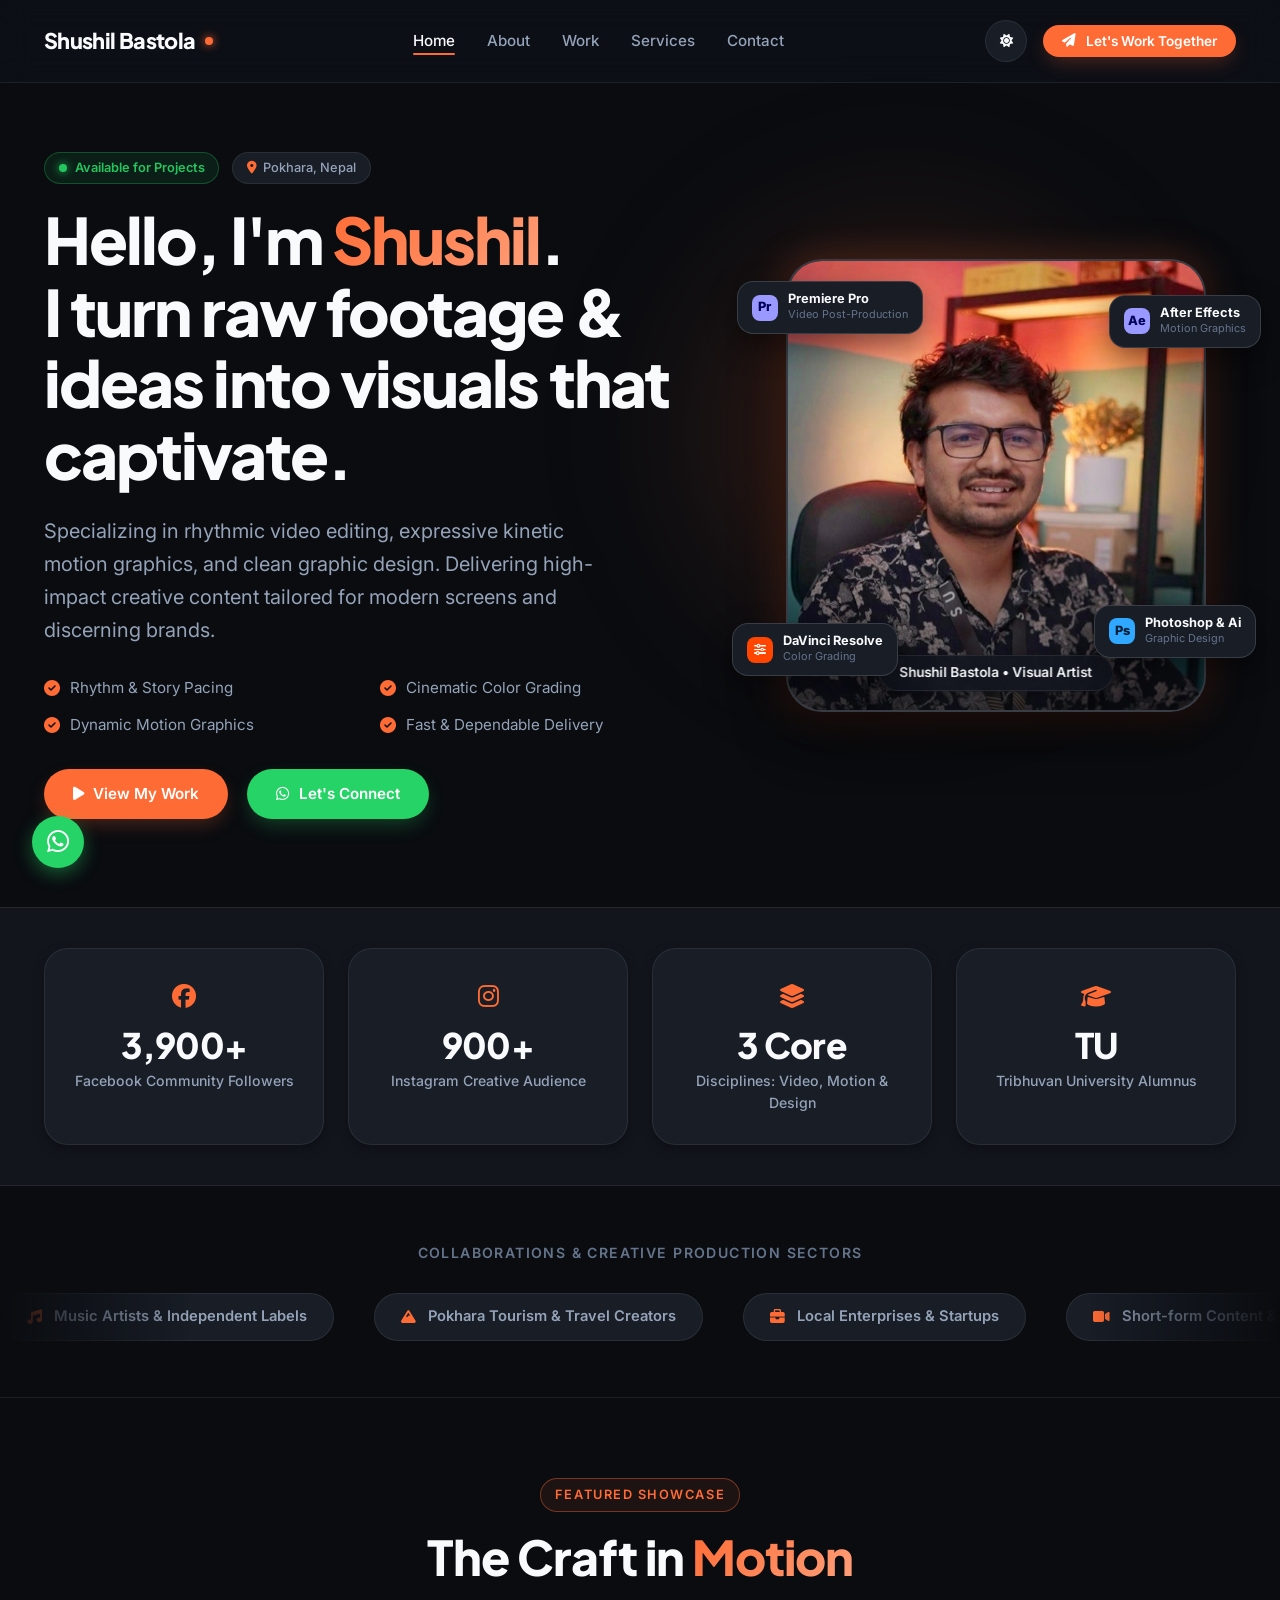
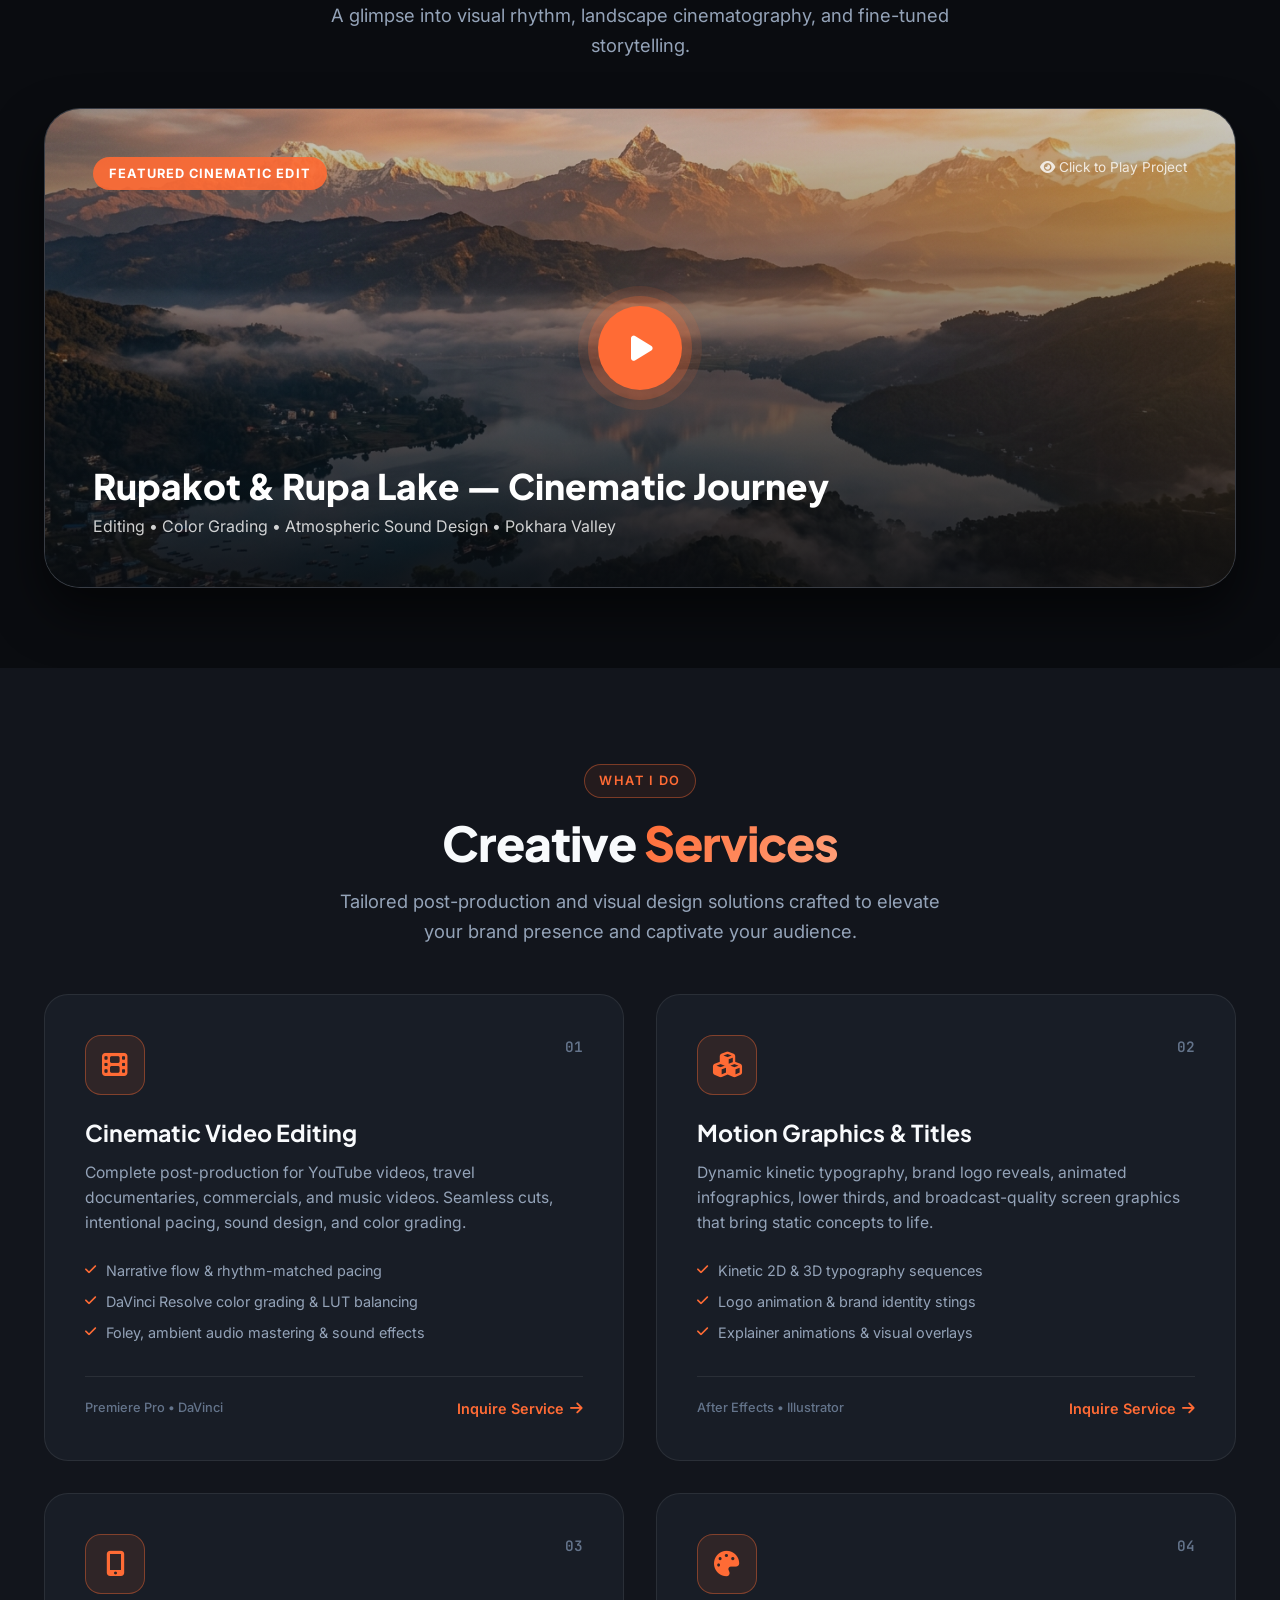
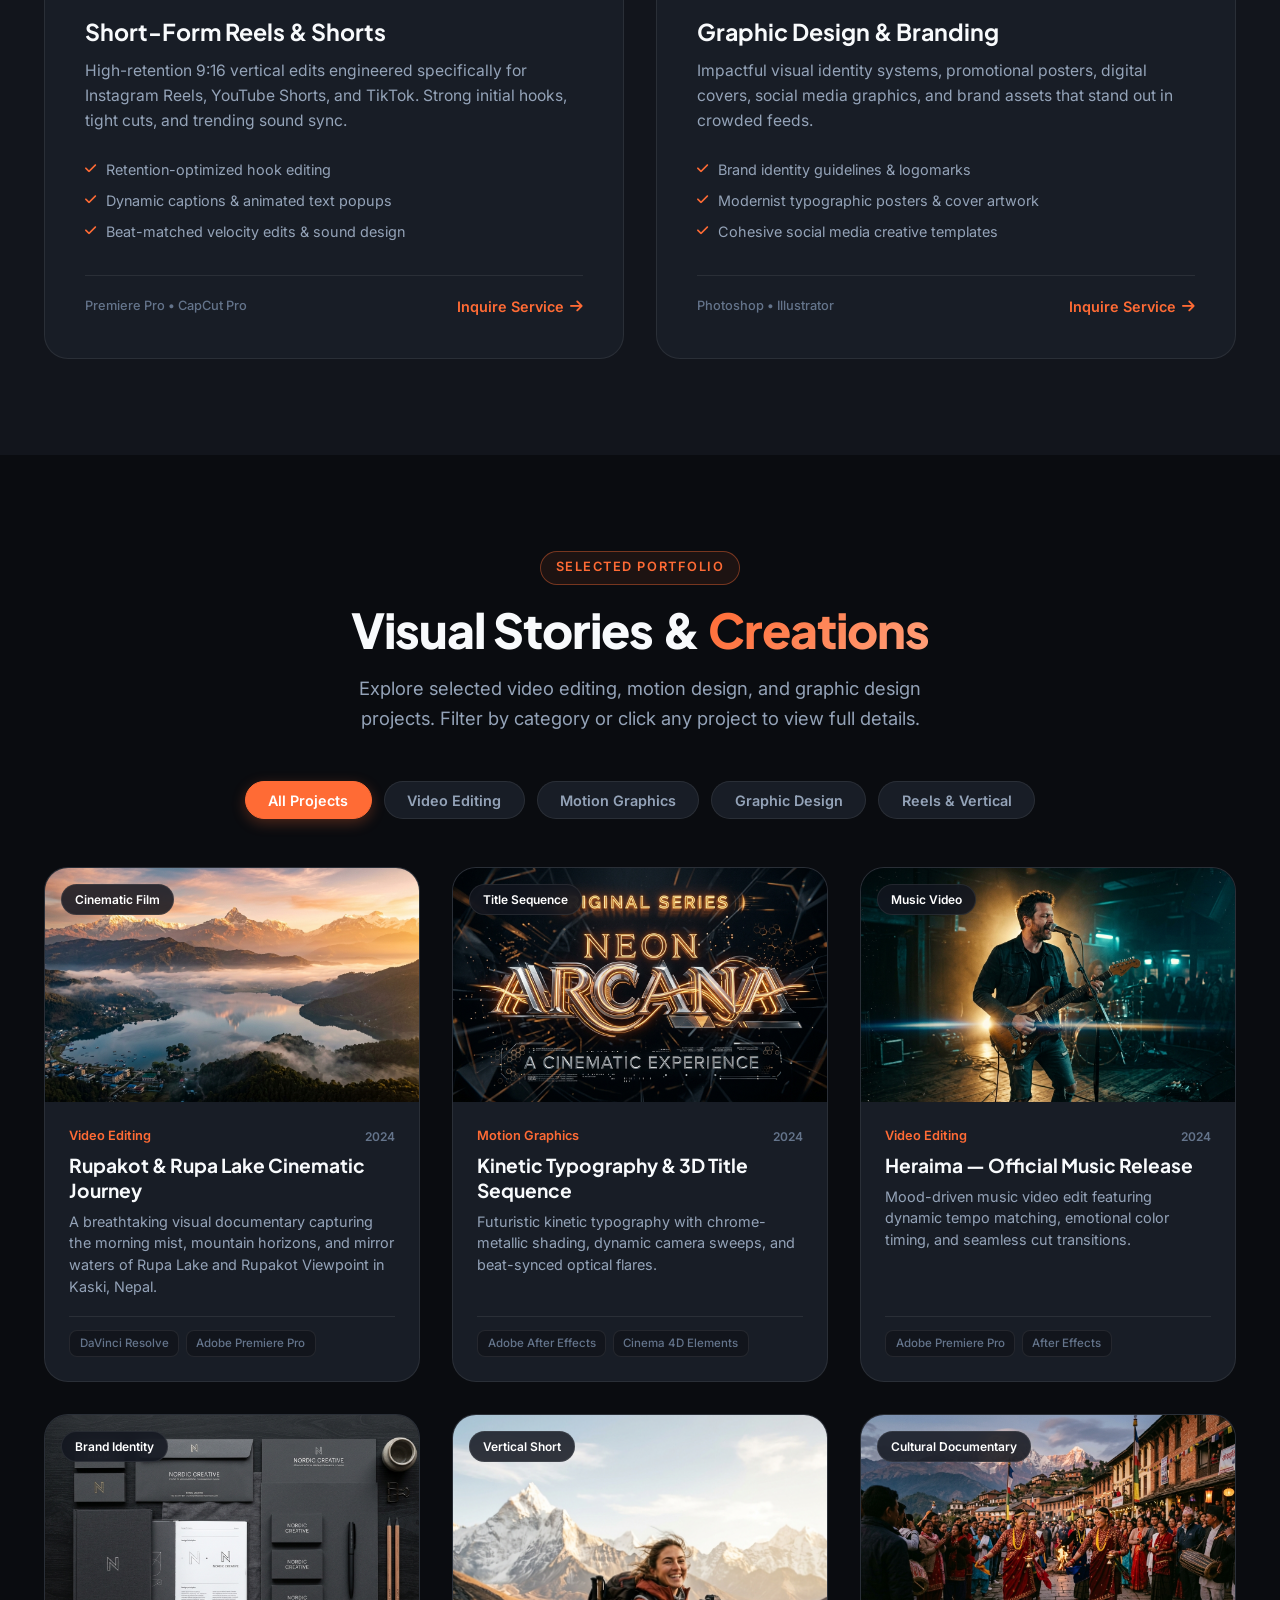
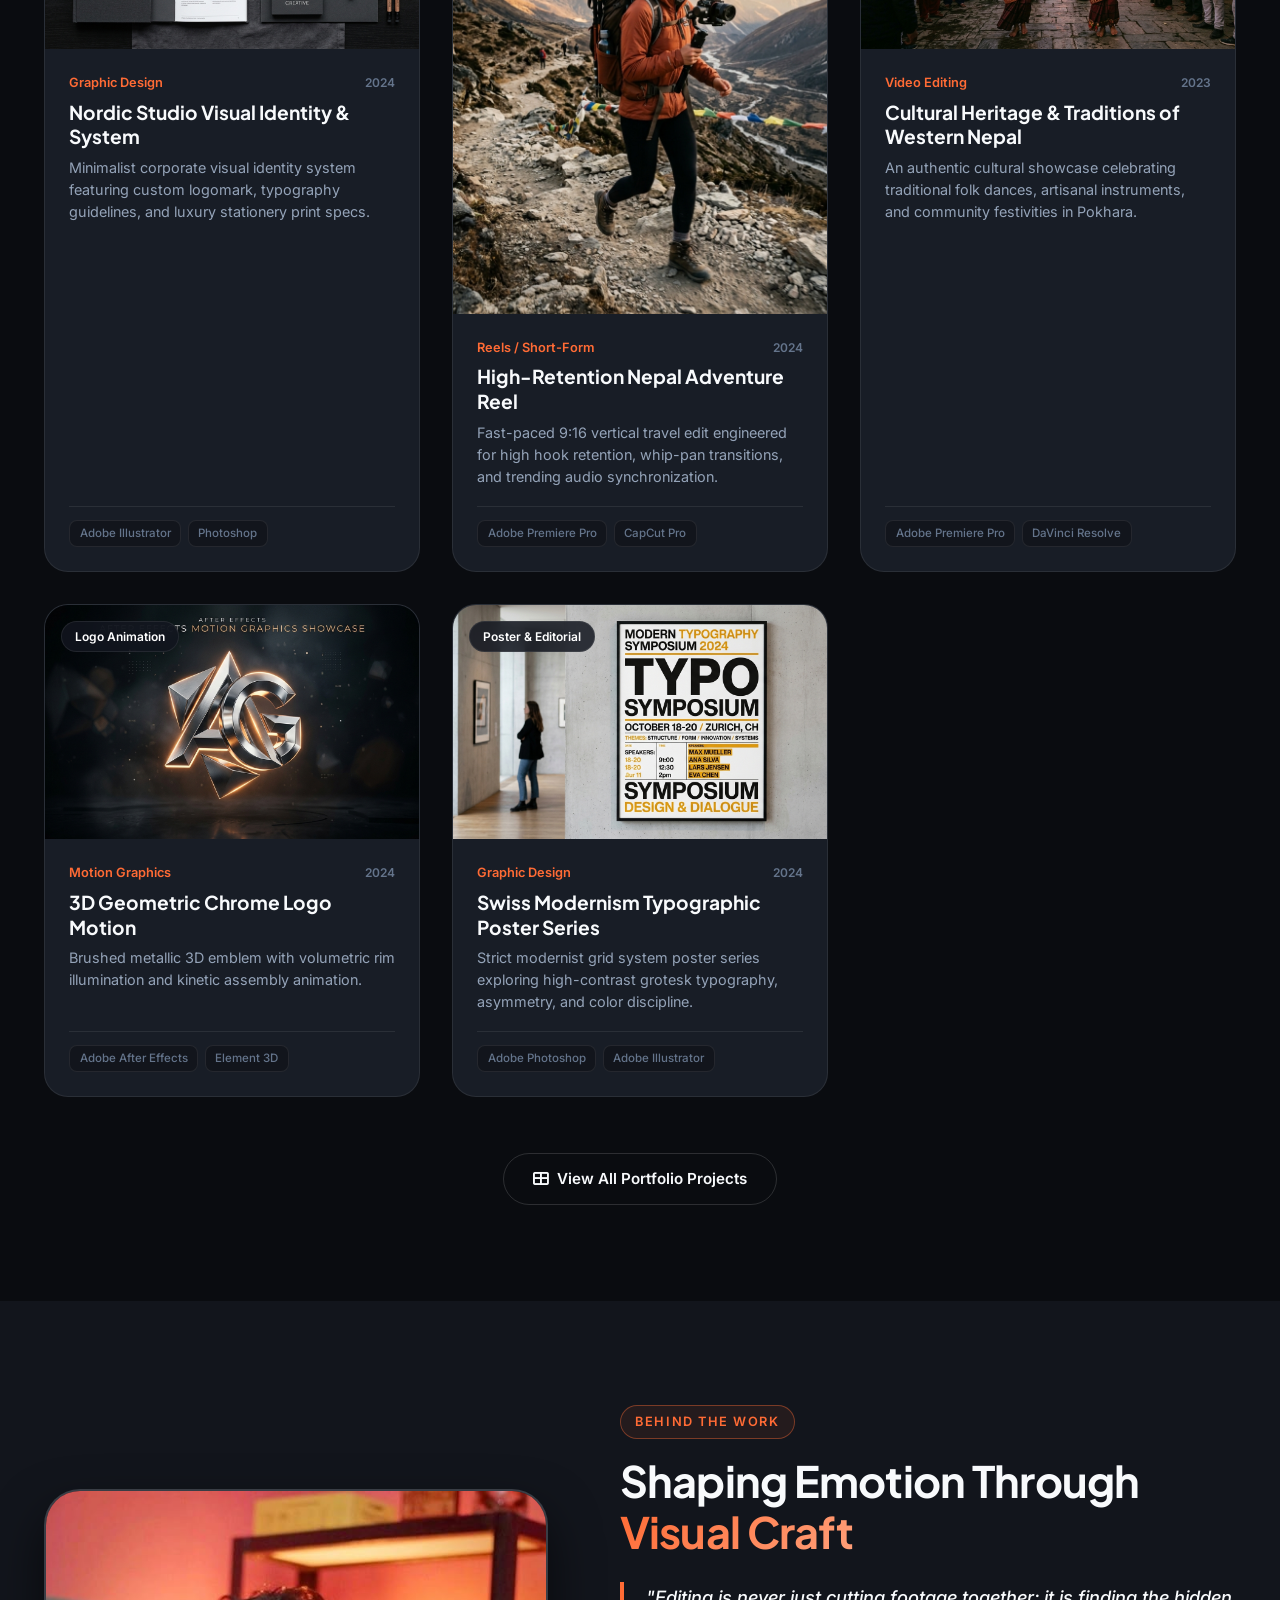
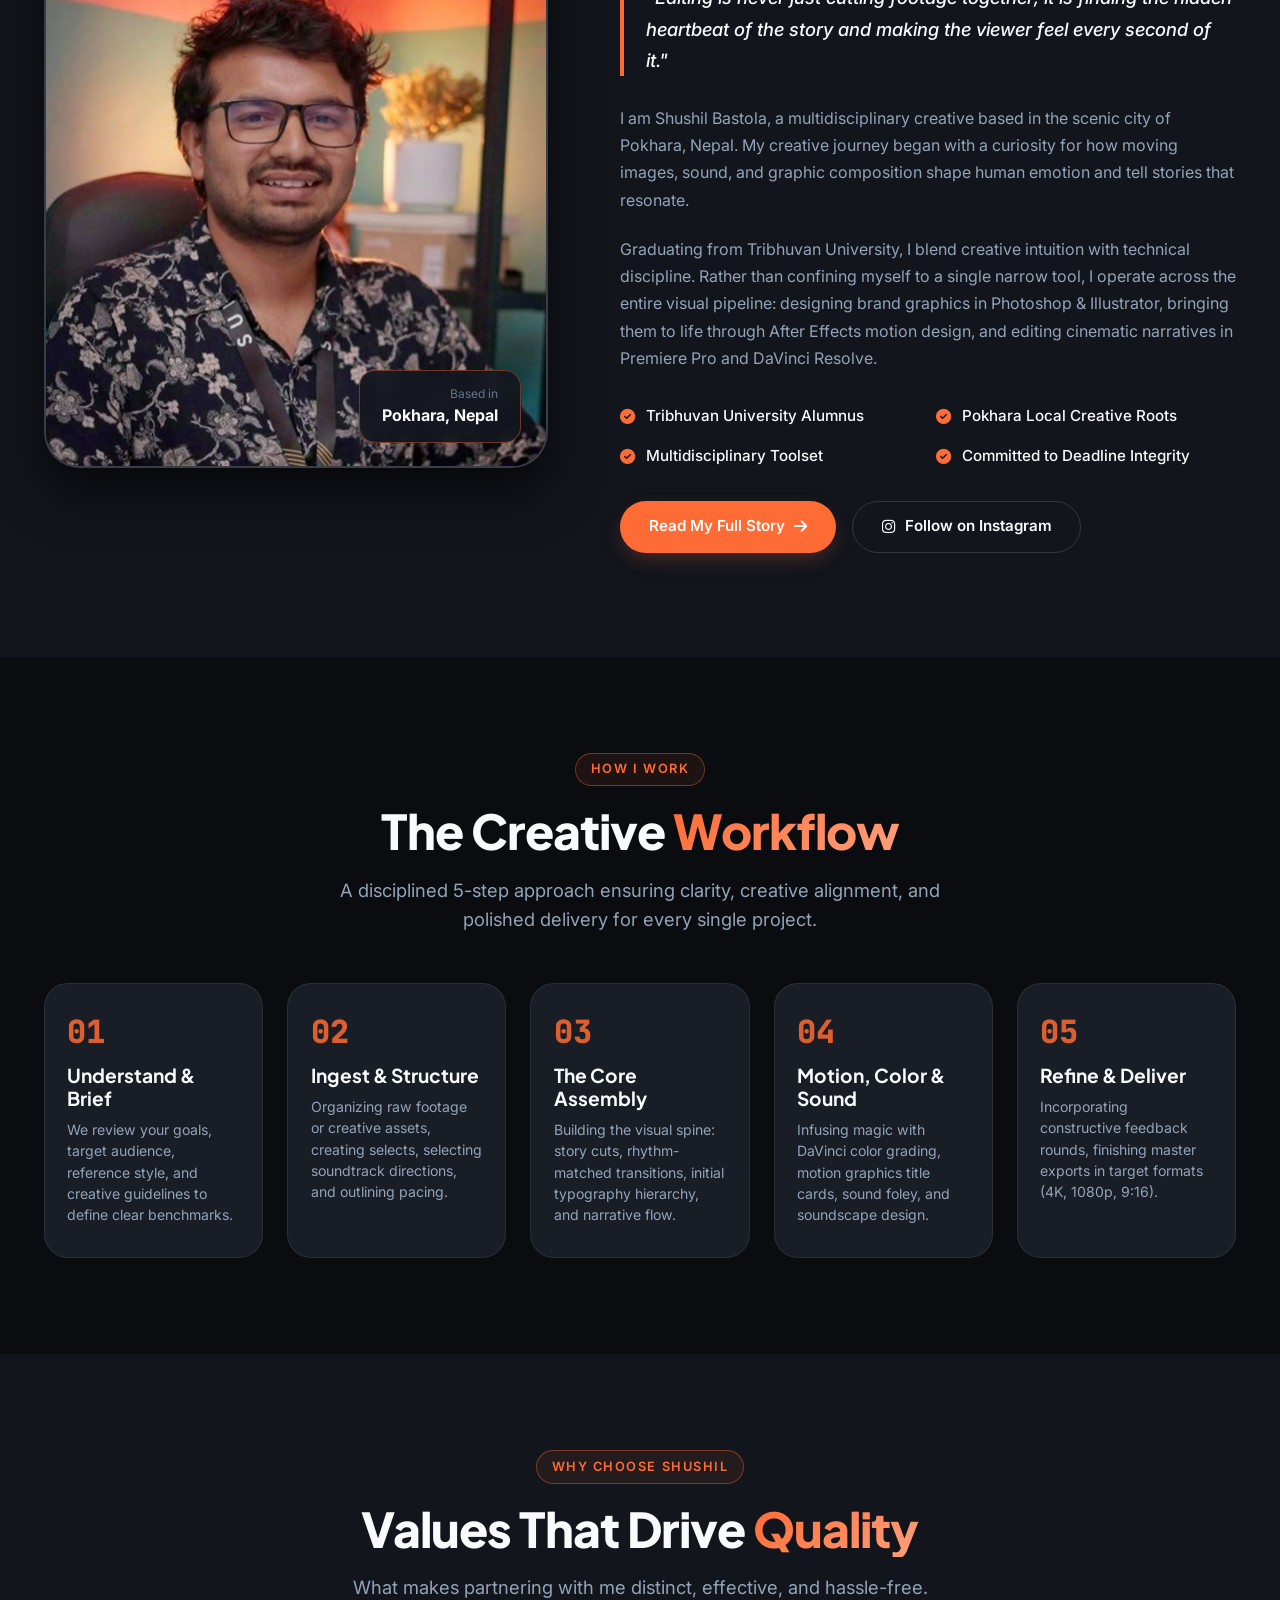
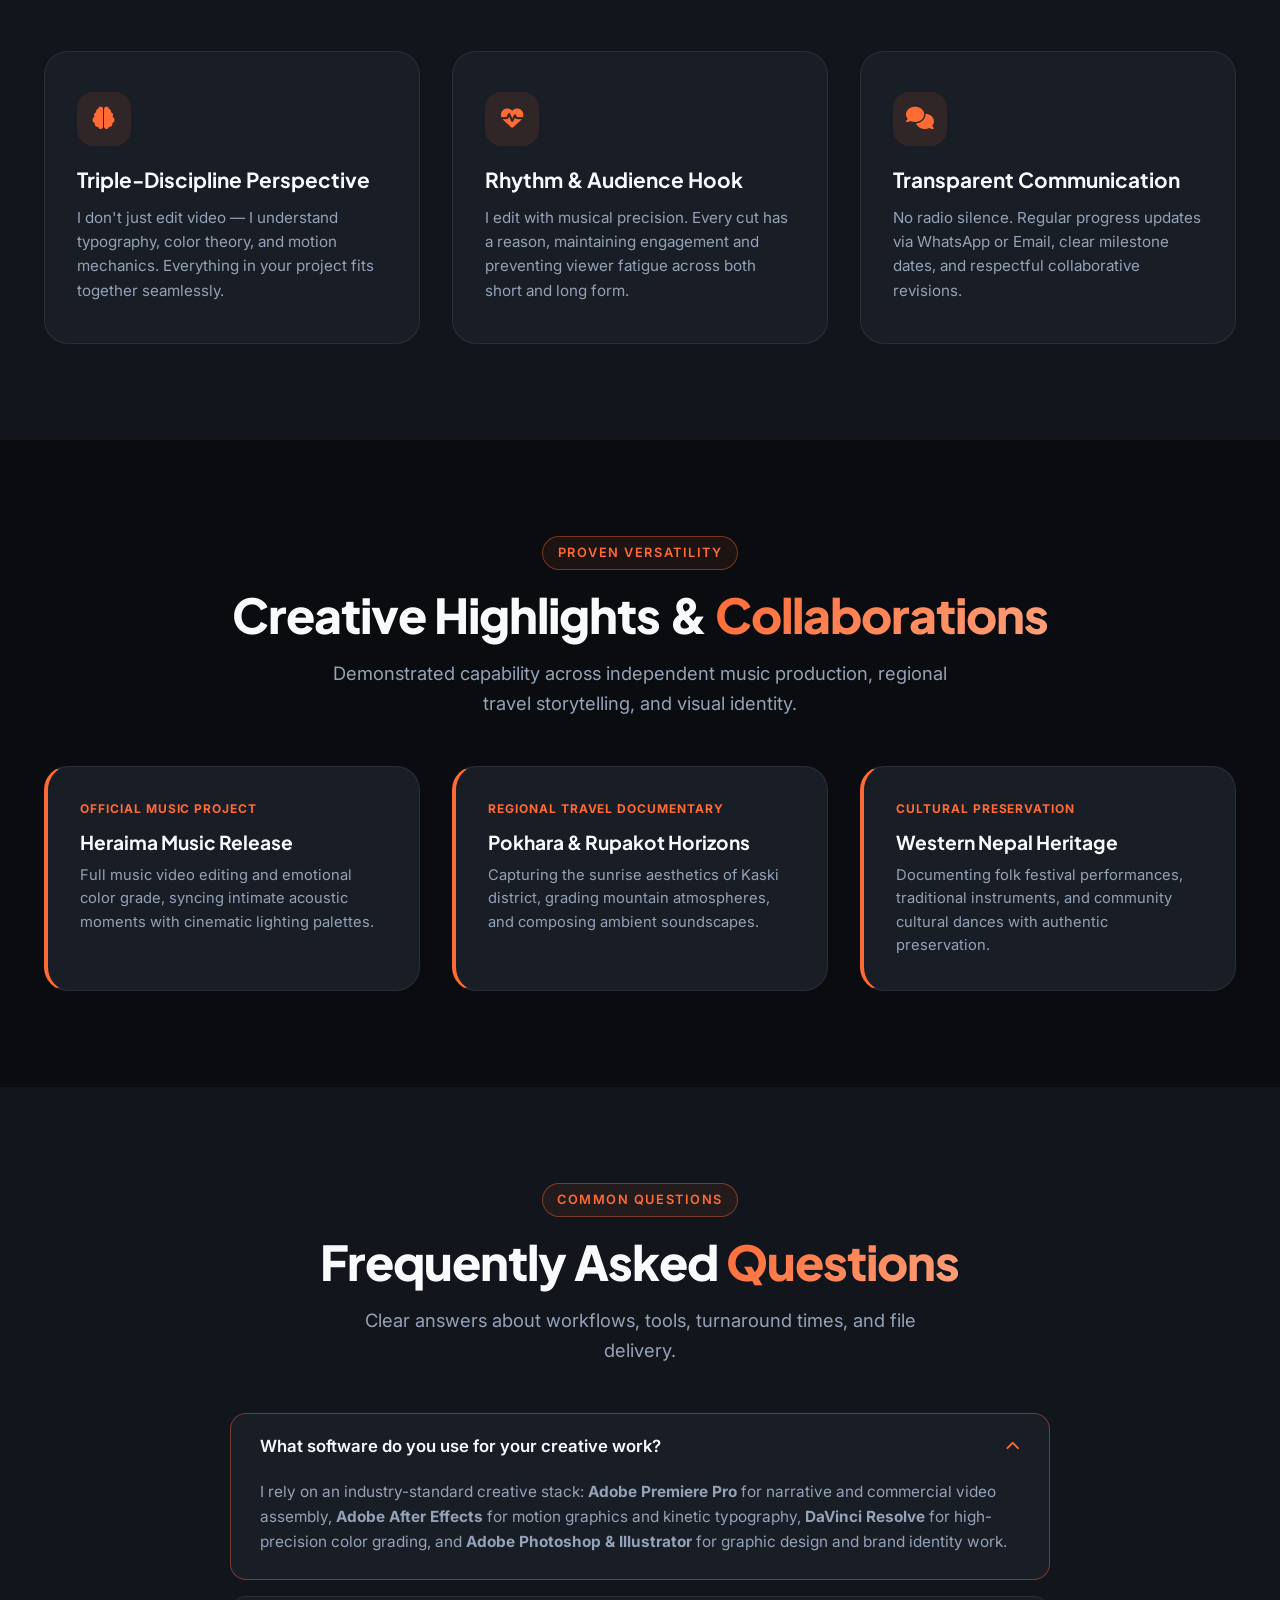
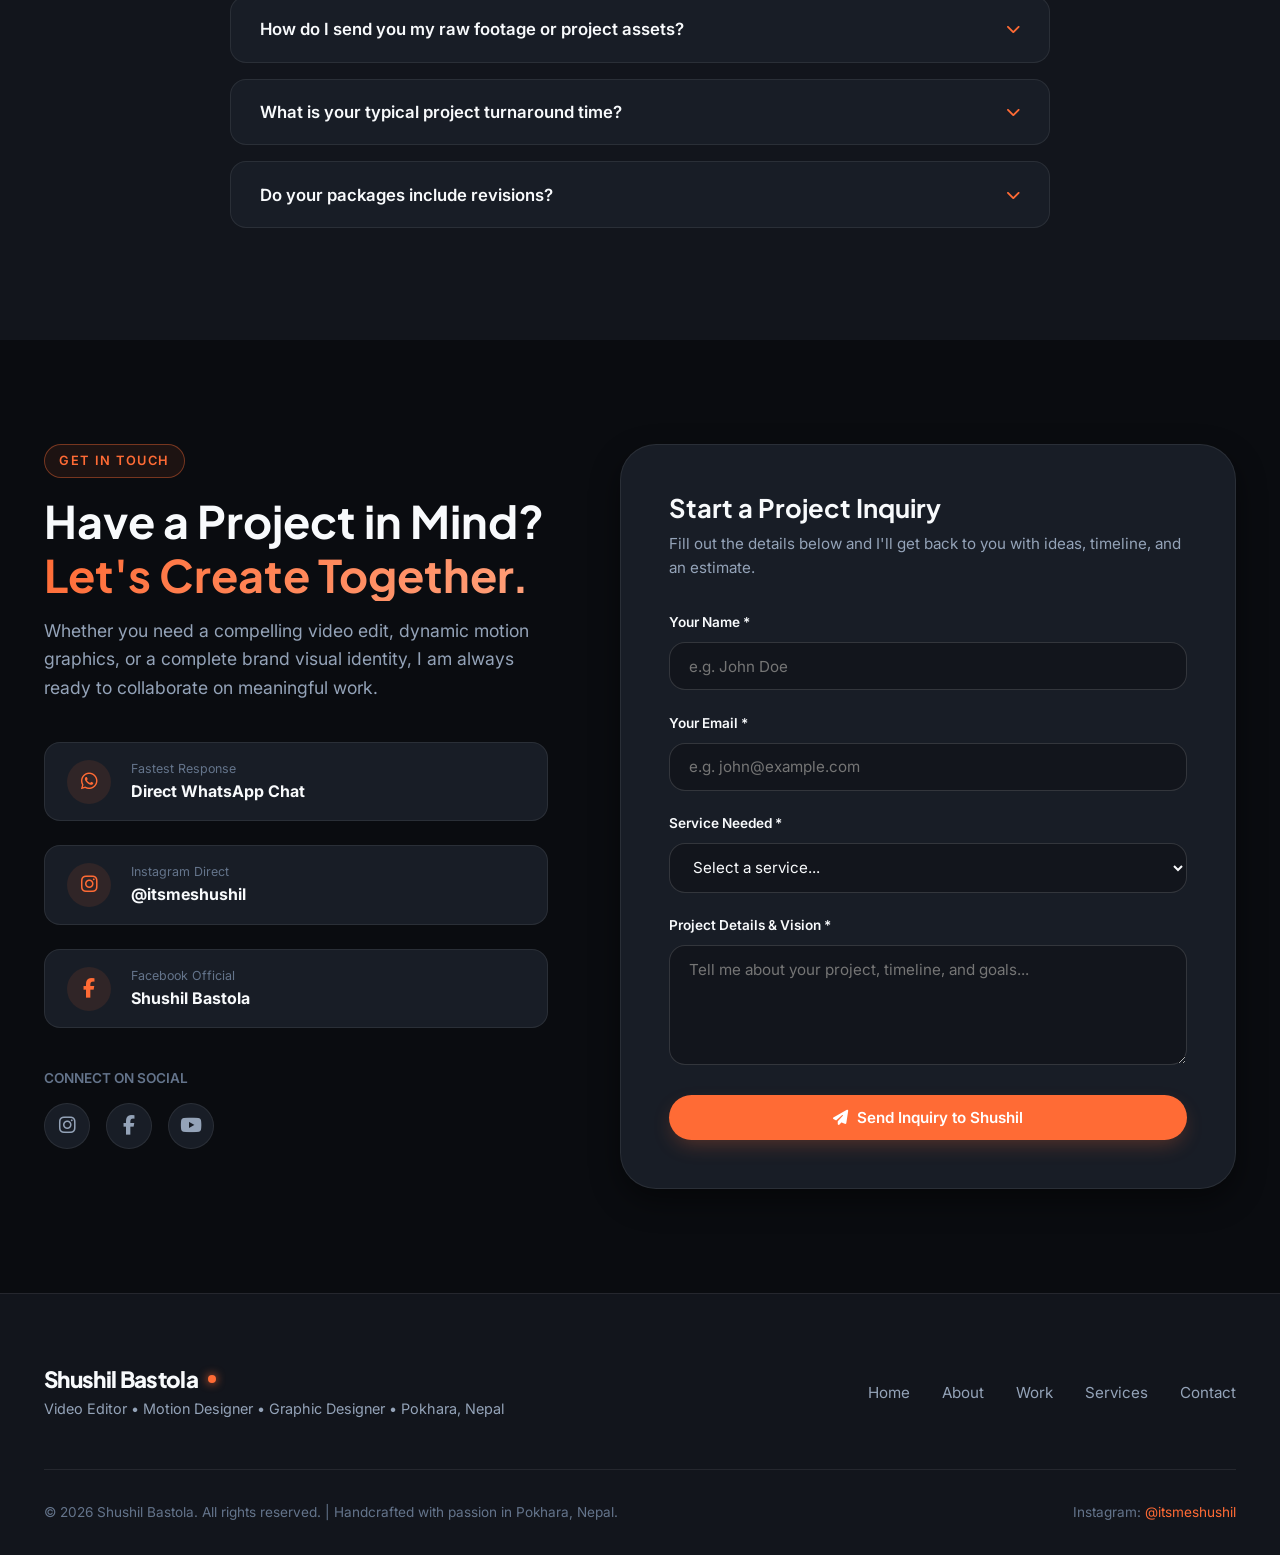
==== commit 77d8636b: "Update index.html" ====
--- a/index.html
+++ b/index.html
@@ -173,10 +173,10 @@
           <div class="hero-point-item"><i class="fas fa-check-circle"></i> Fast & Dependable Delivery</div>
         </div>
 
-        <div class="nepal-culture-badge">
+        <!-- <div class="nepal-culture-badge">
           <b>जे गर्छु, नेपालमै गर्छु ।</b>
           <img src="https://upload.wikimedia.org/wikipedia/commons/thumb/9/9b/Flag_of_Nepal.svg/28px-Flag_of_Nepal.svg.png" alt="Nepal Flag">
-        </div>
+        </div> -->
 
         <div class="hero-cta-group">
           <a href="#work" class="btn btn-primary">
